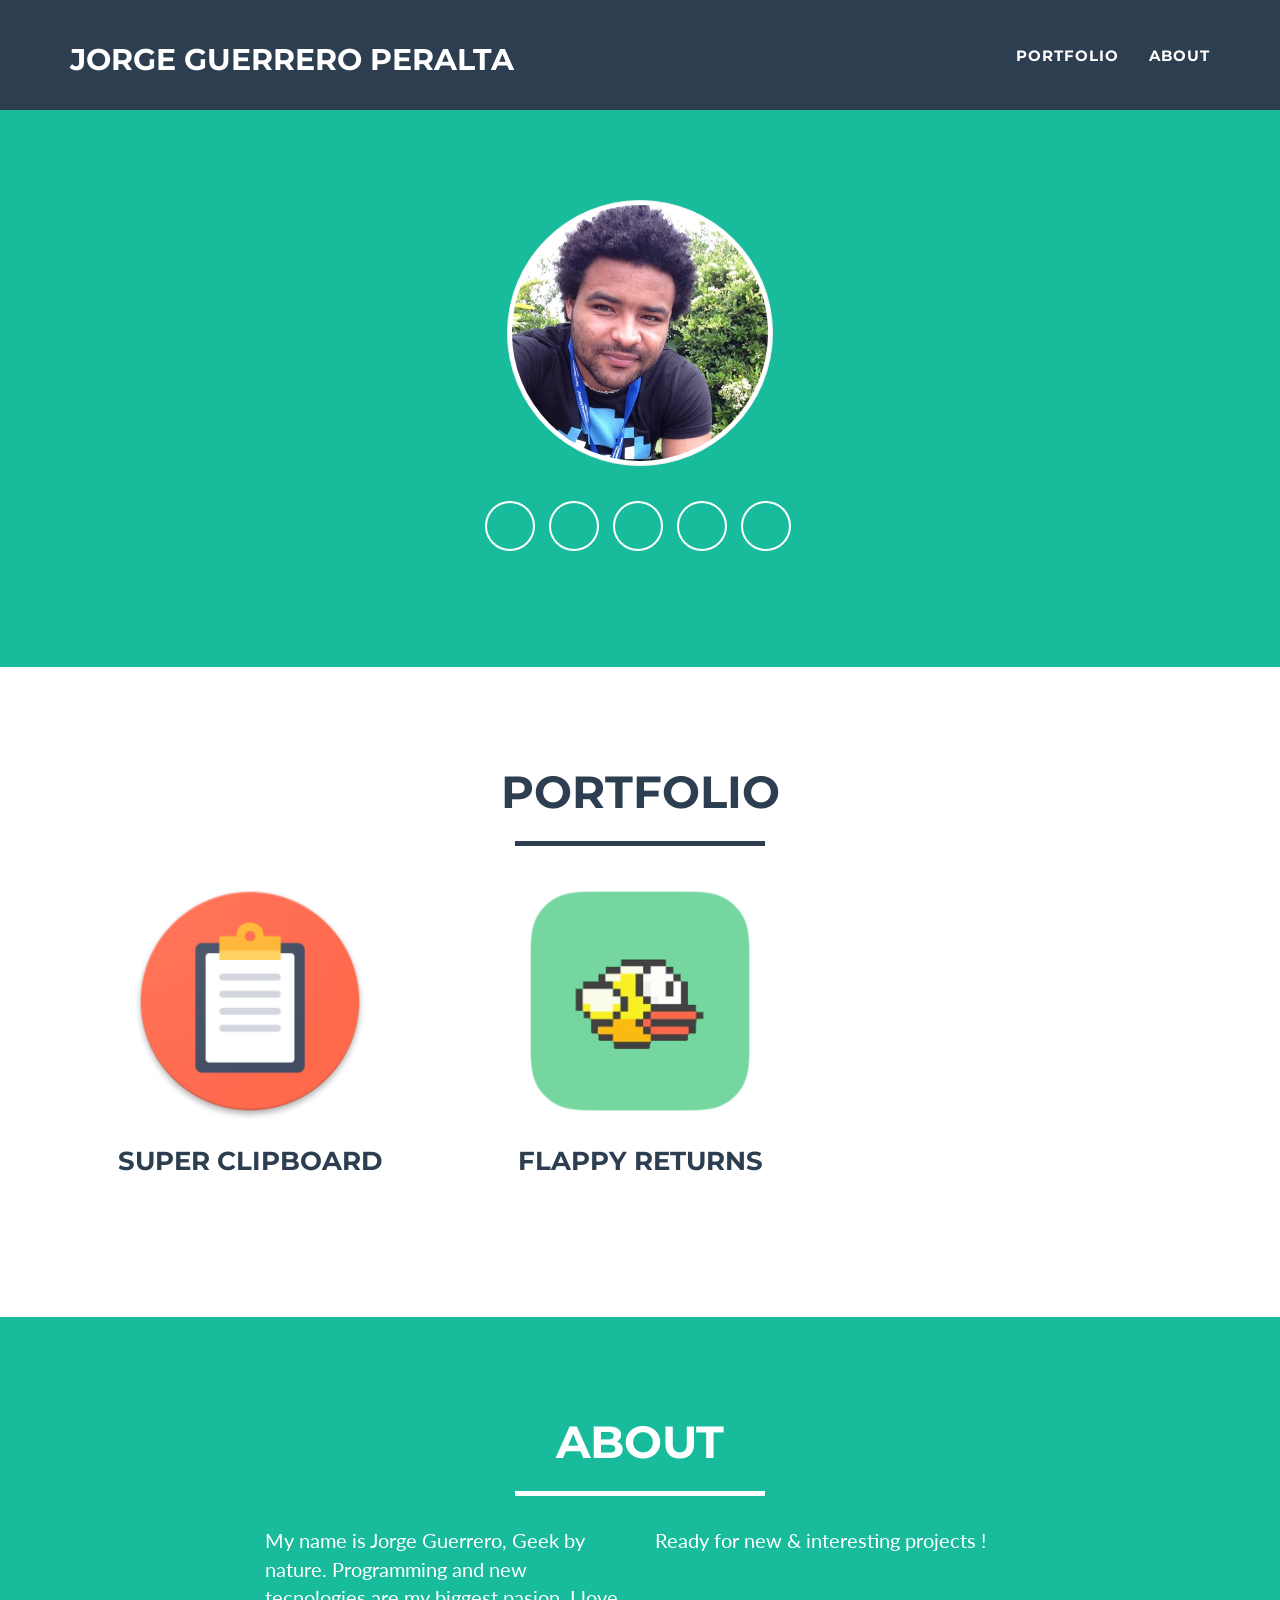
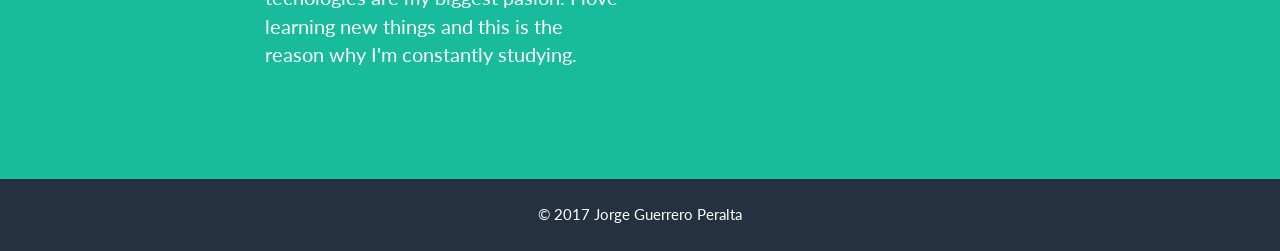
==== index.html @ 619d0a0a "Deploy" ====
<!DOCTYPE html>
<html lang="en">
  <head>
    <meta charset="utf-8">
    <meta http-equiv="X-UA-Compatible" content="IE=edge">
    <meta name="viewport" content="width=device-width, initial-scale=1">
    <meta name="description" content="Portafolio Jorge Guerrero Peralta">
    <meta name="author" content="Jorge Guerrero Peralta">
    <link rel="icon" href="https://jguerrerope.github.io/favicon.ico">
    <title>Portafolio Jorge Guerrero Peralta
    </title>
    <!-- Bootstrap core CSS-->
    <link href="https://jguerrerope.github.io/css/bootstrap.min.css" rel="stylesheet">
    <!-- Custom CSS-->
    <link href="https://jguerrerope.github.io/css/freelancer.css" rel="stylesheet">
    <!-- Custom Fonts -->
    <link href="https://jguerrerope.github.io/font-awesome/css/font-awesome.min.css" rel="stylesheet">
    <link href="http://fonts.googleapis.com/css?family=Montserrat:400,700" rel="stylesheet">
    <link href="http://fonts.googleapis.com/css?family=Lato:400,700,400italic,700italic" rel="stylesheet">
    <!-- HTML5 Shim and Respond.js IE8 support of HTML5 elements and media queries-->
    <!-- WARNING: Respond.js doesn't work if you view the page via file:// --><!--[if lt IE 9]>
    <script src="https://oss.maxcdn.com/libs/html5shiv/3.7.0/html5shiv.js"></script>
    <script src="https://oss.maxcdn.com/libs/respond.js/1.4.2/respond.min.js"></script>
    <![endif]-->
  </head>
  <body id="page-top" class="index">
    <!-- Navigation-->
    <nav class="navbar navbar-default navbar-fixed-top">
      <div class="container">
        <div class="navbar-header page-scroll">
          <button type="button" data-toggle="collapse" data-target="#portafolio-navbar-collapse" class="navbar-toggle"><span class="sr-only">Toggle navigation</span><span class="icon-bar"></span><span class="icon-bar"></span><span class="icon-bar"></span></button><a href="#page-top" class="navbar-brand">Jorge Guerrero Peralta</a>
        </div>
        <div id="portafolio-navbar-collapse" class="collapse navbar-collapse">
          <ul class="nav navbar-nav navbar-right">
            <li class="page-scroll"><a href="#portfolio">Portfolio</a></li>
            <li class="page-scroll"><a href="#about">About</a></li>
          </ul>
        </div>
      </div>
    </nav>
    <!-- Content-->
    <header>
      <div class="container">
        <div class="row">
          <div class="col-lg-12"><img src="img/profile.png" alt="" class="img-responsive img-thumbnail img-circle"></div>
        </div>
        <div class="row social">
          <ul class="list-inline">
            <li><a href="https://plus.google.com/+Jorgeguerreroperalta" target="_blank" class="btn-social btn-outline"><i class="fa fa-fw fa-google-plus"></i></a></li>
            <li><a href="https://twitter.com/jguerrerope" target="_blank" class="btn-social btn-outline"><i class="fa fa-fw fa-twitter"></i></a></li>
            <li><a href="https://es.linkedin.com/in/jguerrerope" target="_blank" class="btn-social btn-outline"><i class="fa fa-fw fa-linkedin"></i></a></li>
            <li><a href="https://github.com/jguerrerope" target="_blank" class="btn-social btn-outline"><i class="fa fa-fw fa-github"></i></a></li>
            <li><a href="https://play.google.com/store/apps/developer?id=jguerreropedev" target="_blank" class="btn-social btn-outline"><i class="fa fa-fw fa-android"></i></a></li>
          </ul>
        </div>
      </div>
    </header>
    <section id="portfolio">
      <div class="container">
        <div class="row">
          <div class="col-lg-12 text-center">
            <h2>Portfolio</h2>
            <hr class="star-primary">
          </div>
        </div>
        <div class="row">
              <!--preview-->
              <div class="col-sm-4 portfolio-item"><a href="#superclipboardModal" data-toggle="modal" class="portfolio-link">
                  <div class="caption">
                    <div class="caption-content"><i class="fa fa-search-plus fa-3x"></i></div>
                  </div><img src="img/portfolio/superclipboard.png" alt="" class="img-responsive"></a>
                <h3>Super clipboard</h3>
              </div>
              <!--preview-->
              <div class="col-sm-4 portfolio-item"><a href="#flappyReturnsModal" data-toggle="modal" class="portfolio-link">
                  <div class="caption">
                    <div class="caption-content"><i class="fa fa-search-plus fa-3x"></i></div>
                  </div><img src="img/portfolio/flappyBird.png" alt="" class="img-responsive"></a>
                <h3>Flappy Returns</h3>
              </div>
        </div>
      </div>
    </section>
    <section id="about" class="success">
      <div class="container">
        <div class="row">
          <div class="col-lg-12 text-center">
            <h2>	About</h2>
            <hr class="star-light">
          </div>
        </div>
        <div class="row">
          <div class="col-lg-4 col-lg-offset-2">
            <p>
               
              My name is Jorge Guerrero, Geek by nature.  
              Programming and new tecnologies are my biggest pasion.
              I love learning new things and this is the reason why I'm constantly studying.
            </p>
          </div>
          <div class="col-lg-4">
            <p>
               
              Ready for new & interesting projects !
            </p>
          </div>
        </div>
      </div>
    </section>
    <!-- apps body				-->
        <!--descripion -->
        <div id="superclipboardModal" aria-labelledby="superclipboardModal" tabindex="-1" role="dialog" aria-hidden="true" class="portfolio-modal modal fade">
          <div class="modal-content">
            <div data-dismiss="modal" class="close-modal">
              <div class="lr">
                <div class="rl"></div>
              </div>
            </div>
            <div class="modal-body"> 
              <div class="container-fluid">
                <div class="row"> 
                  <div class="col-lg-8 col-lg-offset-2"> 
                    <h2>Super clipboard</h2>
                    <hr class="star-primary"><img src="img/portfolio/superclipboard.png" alt="" class="img-responsive img-centered">
                    <p>SuperCliboard is a simple and a powerful application to manage your clipboard.</p>
                    <ul class="list-inline item-details">
                      <li> <strong>Play Store :&nbsp;&nbsp;&nbsp;</strong><a href="https://play.google.com/store/apps/details?id=com.jguererope.superclipboard" target="_blank"><i class="fa fa-android"></i></a></li>
                    </ul>
                    <button type="button" data-dismiss="modal" class="btn btn-default"><i class="fa fa-times"></i></button>
                  </div>
                </div>
              </div>
            </div>
          </div>
        </div>
        <!--descripion -->
        <div id="flappyReturnsModal" aria-labelledby="flappyReturnsModal" tabindex="-1" role="dialog" aria-hidden="true" class="portfolio-modal modal fade">
          <div class="modal-content">
            <div data-dismiss="modal" class="close-modal">
              <div class="lr">
                <div class="rl"></div>
              </div>
            </div>
            <div class="modal-body"> 
              <div class="container-fluid">
                <div class="row"> 
                  <div class="col-lg-8 col-lg-offset-2"> 
                    <h2>Flappy Returns</h2>
                    <hr class="star-primary"><img src="img/portfolio/flappyBird.png" alt="" class="img-responsive img-centered">
                    <p>El divertido juego de Flappy vuelve !! </p>
                    <ul class="list-inline item-details">
                      <li> <strong>Download APK:&nbsp;&nbsp;&nbsp;</strong><a href="https://jguerrerope.github.io/apps/flappyreturns.apk" target="_blank"><i class="fa fa-download"></i></a></li>
                    </ul>
                    <button type="button" data-dismiss="modal" class="btn btn-default"><i class="fa fa-times"></i></button>
                  </div>
                </div>
              </div>
            </div>
          </div>
        </div>
    <!--Scroll to Top Button (Only visible on small and extra-small screen sizes) -->
    <div class="scroll-top page-scroll visible-xs visble-sm"><a href="#page-top" class="btn btn-primary"><i class="fa fa-chevhref"></i></a></div>
    <!-- Footer-->
    <footer class="footer text-center">
      <div class="footer-below">
        <div class="container">
          <div class="row">
            <div class="col-lg-12">&copy; 2017 Jorge Guerrero Peralta</div>
          </div>
        </div>
      </div>
    </footer>
    <!-- jQuery Version 1.11.0-->
    <script src="https://jguerrerope.github.io/js/jquery.js"></script>
    <!-- Bootstrap Core JavaScript-->
    <script src="https://jguerrerope.github.io/js/bootstrap.min.js"></script>
    <!-- Plugin JavaScript-->
    <script src="https://jguerrerope.github.io/js/jquery.easing.min.js"></script>
    <script src="https://jguerrerope.github.io/js/classie.js"></script>
    <script src="https://jguerrerope.github.io/js/cbpAnimatedHeader.js"></script>
    <!-- Custom Theme JavaScript-->
    <script src="https://jguerrerope.github.io/js/freelancer.js"></script>
  </body>
</html>
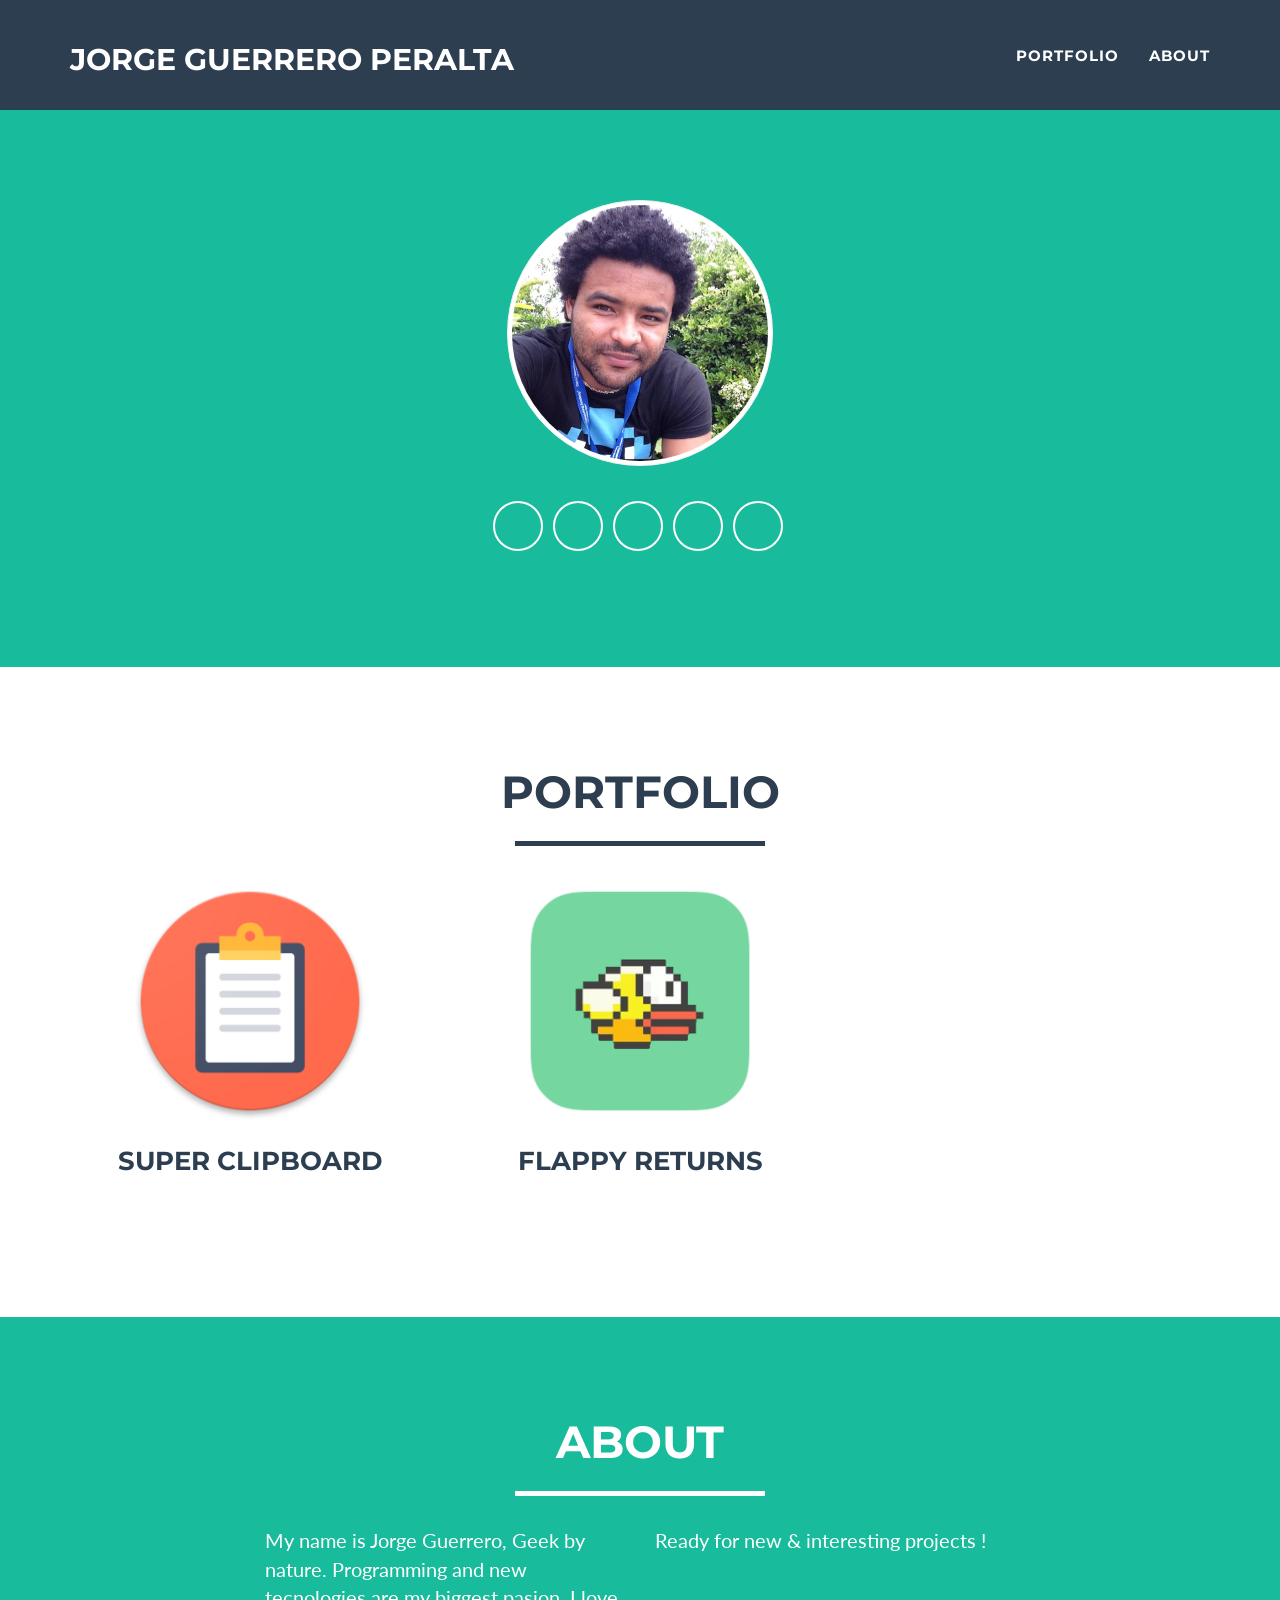
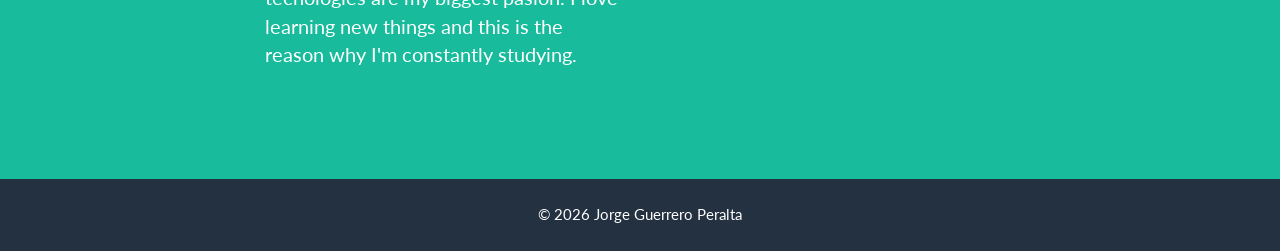
==== commit 7257b0df: "Update portfolio" ====
--- a/index.html
+++ b/index.html
@@ -1,184 +1,6 @@
-<!DOCTYPE html>
-<html lang="en">
-  <head>
-    <meta charset="utf-8">
-    <meta http-equiv="X-UA-Compatible" content="IE=edge">
-    <meta name="viewport" content="width=device-width, initial-scale=1">
-    <meta name="description" content="Portafolio Jorge Guerrero Peralta">
-    <meta name="author" content="Jorge Guerrero Peralta">
-    <link rel="icon" href="https://jguerrerope.github.io/favicon.ico">
-    <title>Portafolio Jorge Guerrero Peralta
-    </title>
-    <!-- Bootstrap core CSS-->
-    <link href="https://jguerrerope.github.io/css/bootstrap.min.css" rel="stylesheet">
-    <!-- Custom CSS-->
-    <link href="https://jguerrerope.github.io/css/freelancer.css" rel="stylesheet">
-    <!-- Custom Fonts -->
-    <link href="https://jguerrerope.github.io/font-awesome/css/font-awesome.min.css" rel="stylesheet">
-    <link href="http://fonts.googleapis.com/css?family=Montserrat:400,700" rel="stylesheet">
-    <link href="http://fonts.googleapis.com/css?family=Lato:400,700,400italic,700italic" rel="stylesheet">
-    <!-- HTML5 Shim and Respond.js IE8 support of HTML5 elements and media queries-->
-    <!-- WARNING: Respond.js doesn't work if you view the page via file:// --><!--[if lt IE 9]>
-    <script src="https://oss.maxcdn.com/libs/html5shiv/3.7.0/html5shiv.js"></script>
-    <script src="https://oss.maxcdn.com/libs/respond.js/1.4.2/respond.min.js"></script>
-    <![endif]-->
-  </head>
-  <body id="page-top" class="index">
-    <!-- Navigation-->
-    <nav class="navbar navbar-default navbar-fixed-top">
-      <div class="container">
-        <div class="navbar-header page-scroll">
-          <button type="button" data-toggle="collapse" data-target="#portafolio-navbar-collapse" class="navbar-toggle"><span class="sr-only">Toggle navigation</span><span class="icon-bar"></span><span class="icon-bar"></span><span class="icon-bar"></span></button><a href="#page-top" class="navbar-brand">Jorge Guerrero Peralta</a>
-        </div>
-        <div id="portafolio-navbar-collapse" class="collapse navbar-collapse">
-          <ul class="nav navbar-nav navbar-right">
-            <li class="page-scroll"><a href="#portfolio">Portfolio</a></li>
-            <li class="page-scroll"><a href="#about">About</a></li>
-          </ul>
-        </div>
-      </div>
-    </nav>
-    <!-- Content-->
-    <header>
-      <div class="container">
-        <div class="row">
-          <div class="col-lg-12"><img src="img/profile.png" alt="" class="img-responsive img-thumbnail img-circle"></div>
-        </div>
-        <div class="row social">
-          <ul class="list-inline">
-            <li><a href="https://plus.google.com/+Jorgeguerreroperalta" target="_blank" class="btn-social btn-outline"><i class="fa fa-fw fa-google-plus"></i></a></li>
-            <li><a href="https://twitter.com/jguerrerope" target="_blank" class="btn-social btn-outline"><i class="fa fa-fw fa-twitter"></i></a></li>
-            <li><a href="https://es.linkedin.com/in/jguerrerope" target="_blank" class="btn-social btn-outline"><i class="fa fa-fw fa-linkedin"></i></a></li>
-            <li><a href="https://github.com/jguerrerope" target="_blank" class="btn-social btn-outline"><i class="fa fa-fw fa-github"></i></a></li>
-            <li><a href="https://play.google.com/store/apps/developer?id=jguerreropedev" target="_blank" class="btn-social btn-outline"><i class="fa fa-fw fa-android"></i></a></li>
-          </ul>
-        </div>
-      </div>
-    </header>
-    <section id="portfolio">
-      <div class="container">
-        <div class="row">
-          <div class="col-lg-12 text-center">
-            <h2>Portfolio</h2>
-            <hr class="star-primary">
-          </div>
-        </div>
-        <div class="row">
-              <!--preview-->
-              <div class="col-sm-4 portfolio-item"><a href="#superclipboardModal" data-toggle="modal" class="portfolio-link">
-                  <div class="caption">
-                    <div class="caption-content"><i class="fa fa-search-plus fa-3x"></i></div>
-                  </div><img src="img/portfolio/superclipboard.png" alt="" class="img-responsive"></a>
-                <h3>Super clipboard</h3>
-              </div>
-              <!--preview-->
-              <div class="col-sm-4 portfolio-item"><a href="#flappyReturnsModal" data-toggle="modal" class="portfolio-link">
-                  <div class="caption">
-                    <div class="caption-content"><i class="fa fa-search-plus fa-3x"></i></div>
-                  </div><img src="img/portfolio/flappyBird.png" alt="" class="img-responsive"></a>
-                <h3>Flappy Returns</h3>
-              </div>
-        </div>
-      </div>
-    </section>
-    <section id="about" class="success">
-      <div class="container">
-        <div class="row">
-          <div class="col-lg-12 text-center">
-            <h2>	About</h2>
-            <hr class="star-light">
-          </div>
-        </div>
-        <div class="row">
-          <div class="col-lg-4 col-lg-offset-2">
-            <p>
-               
-              My name is Jorge Guerrero, Geek by nature.  
-              Programming and new tecnologies are my biggest pasion.
-              I love learning new things and this is the reason why I'm constantly studying.
-            </p>
-          </div>
-          <div class="col-lg-4">
-            <p>
-               
-              Ready for new & interesting projects !
-            </p>
-          </div>
-        </div>
-      </div>
-    </section>
-    <!-- apps body				-->
-        <!--descripion -->
-        <div id="superclipboardModal" aria-labelledby="superclipboardModal" tabindex="-1" role="dialog" aria-hidden="true" class="portfolio-modal modal fade">
-          <div class="modal-content">
-            <div data-dismiss="modal" class="close-modal">
-              <div class="lr">
-                <div class="rl"></div>
-              </div>
-            </div>
-            <div class="modal-body"> 
-              <div class="container-fluid">
-                <div class="row"> 
-                  <div class="col-lg-8 col-lg-offset-2"> 
-                    <h2>Super clipboard</h2>
-                    <hr class="star-primary"><img src="img/portfolio/superclipboard.png" alt="" class="img-responsive img-centered">
-                    <p>SuperCliboard is a simple and a powerful application to manage your clipboard.</p>
-                    <ul class="list-inline item-details">
-                      <li> <strong>Play Store :&nbsp;&nbsp;&nbsp;</strong><a href="https://play.google.com/store/apps/details?id=com.jguererope.superclipboard" target="_blank"><i class="fa fa-android"></i></a></li>
-                    </ul>
-                    <button type="button" data-dismiss="modal" class="btn btn-default"><i class="fa fa-times"></i></button>
-                  </div>
-                </div>
-              </div>
-            </div>
-          </div>
-        </div>
-        <!--descripion -->
-        <div id="flappyReturnsModal" aria-labelledby="flappyReturnsModal" tabindex="-1" role="dialog" aria-hidden="true" class="portfolio-modal modal fade">
-          <div class="modal-content">
-            <div data-dismiss="modal" class="close-modal">
-              <div class="lr">
-                <div class="rl"></div>
-              </div>
-            </div>
-            <div class="modal-body"> 
-              <div class="container-fluid">
-                <div class="row"> 
-                  <div class="col-lg-8 col-lg-offset-2"> 
-                    <h2>Flappy Returns</h2>
-                    <hr class="star-primary"><img src="img/portfolio/flappyBird.png" alt="" class="img-responsive img-centered">
-                    <p>El divertido juego de Flappy vuelve !! </p>
-                    <ul class="list-inline item-details">
-                      <li> <strong>Download APK:&nbsp;&nbsp;&nbsp;</strong><a href="https://jguerrerope.github.io/apps/flappyreturns.apk" target="_blank"><i class="fa fa-download"></i></a></li>
-                    </ul>
-                    <button type="button" data-dismiss="modal" class="btn btn-default"><i class="fa fa-times"></i></button>
-                  </div>
-                </div>
-              </div>
-            </div>
-          </div>
-        </div>
-    <!--Scroll to Top Button (Only visible on small and extra-small screen sizes) -->
-    <div class="scroll-top page-scroll visible-xs visble-sm"><a href="#page-top" class="btn btn-primary"><i class="fa fa-chevhref"></i></a></div>
-    <!-- Footer-->
-    <footer class="footer text-center">
-      <div class="footer-below">
-        <div class="container">
-          <div class="row">
-            <div class="col-lg-12">&copy; 2017 Jorge Guerrero Peralta</div>
-          </div>
-        </div>
-      </div>
-    </footer>
-    <!-- jQuery Version 1.11.0-->
-    <script src="https://jguerrerope.github.io/js/jquery.js"></script>
-    <!-- Bootstrap Core JavaScript-->
-    <script src="https://jguerrerope.github.io/js/bootstrap.min.js"></script>
-    <!-- Plugin JavaScript-->
-    <script src="https://jguerrerope.github.io/js/jquery.easing.min.js"></script>
-    <script src="https://jguerrerope.github.io/js/classie.js"></script>
-    <script src="https://jguerrerope.github.io/js/cbpAnimatedHeader.js"></script>
-    <!-- Custom Theme JavaScript-->
-    <script src="https://jguerrerope.github.io/js/freelancer.js"></script>
-  </body>
-</html>+<!DOCTYPE html><html lang="en"><head><meta charset="utf-8"><meta http-equiv="X-UA-Compatible" content="IE=edge"><meta name="viewport" content="width=device-width, initial-scale=1"><meta name="description" content="Portafolio Jorge Guerrero Peralta"><meta name="author" content="Jorge Guerrero Peralta"><link rel="icon" href="/favicon.ico"><title>Portafolio Jorge Guerrero Peralta</title><!-- Bootstrap core CSS--><link href="/css/bootstrap.min.css" rel="stylesheet"><!-- Custom CSS--><link href="/css/freelancer.css" rel="stylesheet"><!-- Custom Fonts--><link href="/font-awesome/css/font-awesome.min.css" rel="stylesheet"><link href="https://fonts.googleapis.com/css?family=Montserrat:400,700" rel="stylesheet"><link href="https://fonts.googleapis.com/css?family=Lato:400,700,400italic,700italic" rel="stylesheet"><!-- HTML5 Shim and Respond.js IE8 support of HTML5 elements and media queries--><!-- WARNING: Respond.js doesn't work if you view the page via file://--><!--[if lt IE 9]>
+<script src="https://oss.maxcdn.com/libs/html5shiv/3.7.0/html5shiv.js"></script>
+<script src="https://oss.maxcdn.com/libs/respond.js/1.4.2/respond.min.js"></script>
+<![endif]--></head><body class="index" id="page-top"><!-- Navigation--><nav class="navbar navbar-default navbar-fixed-top"><div class="container"><div class="navbar-header page-scroll"><button class="navbar-toggle" type="button" data-toggle="collapse" data-target="#portafolio-navbar-collapse"><span class="sr-only">Toggle navigation</span><span class="icon-bar"></span><span class="icon-bar"></span><span class="icon-bar"></span></button><a class="navbar-brand" href="#page-top">Jorge Guerrero Peralta</a></div><div class="collapse navbar-collapse" id="portafolio-navbar-collapse"><ul class="nav navbar-nav navbar-right"><li class="page-scroll"><a href="#portfolio">Portfolio</a></li><li class="page-scroll"><a href="#about">About</a></li></ul></div></div></nav><!-- Content--><header><div class="container"><div class="row"><div class="col-lg-12"><img class="img-responsive img-thumbnail img-circle" src="img/profile.png" alt=""></div></div><div class="row social"><ul class="list-inline"><li><a class="btn-social btn-outline" href="https://plus.google.com/+Jorgeguerreroperalta" target="_blank"><i class="fa fa-fw fa-google-plus"></i></a></li><li><a class="btn-social btn-outline" href="https://twitter.com/jguerrerope" target="_blank"><i class="fa fa-fw fa-twitter"></i></a></li><li><a class="btn-social btn-outline" href="https://es.linkedin.com/in/jguerrerope" target="_blank"><i class="fa fa-fw fa-linkedin"></i></a></li><li><a class="btn-social btn-outline" href="https://github.com/jguerrerope" target="_blank"><i class="fa fa-fw fa-github"></i></a></li><li><a class="btn-social btn-outline" href="https://play.google.com/store/apps/developer?id=jguerreropedev" target="_blank"><i class="fa fa-fw fa-android"></i></a></li></ul></div></div></header><section id="portfolio"><div class="container"><div class="row"><div class="col-lg-12 text-center"><h2>Portfolio</h2><hr class="star-primary"></div></div><div class="row"><!--preview--><div class="col-sm-4 portfolio-item"><a class="portfolio-link" href="#superclipboardModal" data-toggle="modal"><div class="caption"><div class="caption-content"><i class="fa fa-search-plus fa-3x"></i></div></div><img class="img-responsive" src="img/portfolio/superclipboard.png" alt=""></a><h3>Super clipboard</h3></div><!--preview--><div class="col-sm-4 portfolio-item"><a class="portfolio-link" href="#flappyReturnsModal" data-toggle="modal"><div class="caption"><div class="caption-content"><i class="fa fa-search-plus fa-3x"></i></div></div><img class="img-responsive" src="img/portfolio/flappyBird.png" alt=""></a><h3>Flappy Returns</h3></div></div></div></section><section class="success" id="about"><div class="container"><div class="row"><div class="col-lg-12 text-center"><h2>	About</h2><hr class="star-light"></div></div><div class="row"><div class="col-lg-4 col-lg-offset-2"><p>My name is Jorge Guerrero, Geek by nature.
+Programming and new tecnologies are my biggest pasion.
+I love learning new things and this is the reason why I'm constantly studying.</p></div><div class="col-lg-4"><p>Ready for new & interesting projects !</p></div></div></div></section><!-- apps body--><!--descripion--><div class="portfolio-modal modal fade" id="superclipboardModal" aria-labelledby="superclipboardModal" tabindex="-1" role="dialog" aria-hidden="true"><div class="modal-content"><div class="close-modal" data-dismiss="modal"><div class="lr"><div class="rl"></div></div></div><div class="modal-body"><div class="container-fluid"><div class="row"><div class="col-lg-8 col-lg-offset-2"><h2>Super clipboard</h2><hr class="star-primary"><img class="img-responsive img-centered" src="img/portfolio/superclipboard.png" alt=""><p>SuperCliboard is a simple and a powerful application to manage your clipboard.</p><ul class="list-inline item-details"><li><strong>Play Store :&nbsp;&nbsp;&nbsp;</strong><a href="https://play.google.com/store/apps/details?id=com.jguererope.superclipboard" target="_blank"><i class="fa fa-android"></i></a></li></ul><button class="btn btn-default" type="button" data-dismiss="modal"><i class="fa fa-times"></i></button></div></div></div></div></div></div><!--descripion--><div class="portfolio-modal modal fade" id="flappyReturnsModal" aria-labelledby="flappyReturnsModal" tabindex="-1" role="dialog" aria-hidden="true"><div class="modal-content"><div class="close-modal" data-dismiss="modal"><div class="lr"><div class="rl"></div></div></div><div class="modal-body"><div class="container-fluid"><div class="row"><div class="col-lg-8 col-lg-offset-2"><h2>Flappy Returns</h2><hr class="star-primary"><img class="img-responsive img-centered" src="img/portfolio/flappyBird.png" alt=""><p>El divertido juego de Flappy vuelve !! </p><ul class="list-inline item-details"><li><strong>Download APK:&nbsp;&nbsp;&nbsp;</strong><a href="/apps/flappyreturns.apk" target="_blank"><i class="fa fa-download"></i></a></li></ul><button class="btn btn-default" type="button" data-dismiss="modal"><i class="fa fa-times"></i></button></div></div></div></div></div></div><!--Scroll to Top Button (Only visible on small and extra-small screen sizes)--><div class="scroll-top page-scroll visible-xs visble-sm"><a class="btn btn-primary" href="#page-top"><i class="fa fa-chevhref"></i></a></div><!-- Footer--><footer class="footer text-center"><div class="footer-below"><div class="container"><div class="row"><div class="col-lg-12">&copy; 2026 Jorge Guerrero Peralta</div></div></div></div></footer><!-- jQuery Version 1.11.0--><script src="/js/jquery.js"></script><!-- Bootstrap Core JavaScript--><script src="/js/bootstrap.min.js"></script><!-- Plugin JavaScript--><script src="/js/jquery.easing.min.js"></script><script src="/js/classie.js"></script><script src="/js/cbpAnimatedHeader.js"></script><!-- Custom Theme JavaScript--><script src="/js/freelancer.js"></script></body></html>
--- a/css/freelancer.css
+++ b/css/freelancer.css
@@ -0,0 +1,574 @@
+/*!
+ * Start Bootstrap - Freelancer Bootstrap Theme (http://startbootstrap.com)
+ * Code licensed under the Apache License v2.0.
+ * For details, see http://www.apache.org/licenses/LICENSE-2.0.
+ */
+
+body {
+    overflow-x: hidden;
+}
+
+p {
+    font-size: 20px;
+}
+
+p.small {
+    font-size: 16px;
+}
+
+a,
+a:hover,
+a:focus,
+a:active,
+a.active {
+    outline: 0;
+    color: #18bc9c;
+}
+
+h1,
+h2,
+h3,
+h4,
+h5,
+h6 {
+    text-transform: uppercase;
+    font-family: Montserrat,"Helvetica Neue",Helvetica,Arial,sans-serif;
+    font-weight: 700;
+}
+
+hr.star-light,
+hr.star-primary {
+    margin: 25px auto 30px;
+    padding: 0;
+    max-width: 250px;
+    border: 0;
+    border-top: solid 5px;
+    text-align: center;
+}
+
+hr.star-light:after,
+hr.star-primary:after {
+    content: "\f005";
+    display: inline-block;
+    position: relative;
+    top: -.8em;
+    padding: 0 .25em;
+    font-family: FontAwesome;
+    font-size: 2em;
+}
+
+hr.star-light {
+    border-color: #fff;
+}
+
+hr.star-light:after {
+    color: #fff;
+    background-color: #18bc9c;
+}
+
+hr.star-primary {
+    border-color: #2c3e50;
+}
+
+hr.star-primary:after {
+    color: #2c3e50;
+    background-color: #fff;
+}
+
+.img-centered {
+    margin: 0 auto;
+}
+
+header {
+    text-align: center;
+    color: #fff;
+    background: #18bc9c;
+}
+
+header .container {
+    padding-top: 100px;
+    padding-bottom: 50px;
+}
+
+header img {
+    display: block;
+    margin: 0 auto 20px;
+}
+
+header .intro-text .name {
+    display: block;
+    text-transform: uppercase;
+    font-family: Montserrat,"Helvetica Neue",Helvetica,Arial,sans-serif;
+    font-size: 2em;
+    font-weight: 700;
+}
+
+header .intro-text .skills {
+    font-size: 1.25em;
+    font-weight: 300;
+}
+
+@media(min-width:768px) {
+    header .container {
+        padding-top: 200px;
+        padding-bottom: 100px;
+    }
+
+    header .intro-text .name {
+        font-size: 4.75em;
+    }
+
+    header .intro-text .skills {
+        font-size: 1.75em;
+    }
+}
+
+
+@media(max-width: 600px) {
+    .navbar-brand img{
+        display:none !important;
+    }
+
+    .navbar-brand {
+        font-size: 1.0em;
+    }
+}
+
+@media(min-width:768px) {
+    .navbar-fixed-top {
+        padding: 25px 0;
+        -webkit-transition: padding .3s;
+        -moz-transition: padding .3s;
+        transition: padding .3s;
+    }
+
+    .navbar-fixed-top .navbar-brand {
+        font-size: 2em;
+        -webkit-transition: all .3s;
+        -moz-transition: all .3s;
+        transition: all .3s;
+    }
+
+   
+
+    .navbar-brand-blog {
+        margin-top: -10px
+    }
+    .navbar-brand-blog img{
+        width: 65px;
+    }
+
+    .navbar-fixed-top.navbar-shrink {
+        padding: 10px 0;
+    }
+
+    .navbar-fixed-top.navbar-shrink .navbar-brand {
+        font-size: 1.5em;
+    }
+}
+
+.navbar-brand-blog img{
+    display: inline-block;
+    max-width: 10%;
+    height: auto;
+}
+
+.navbar {
+    text-transform: uppercase;
+    font-family: Montserrat,"Helvetica Neue",Helvetica,Arial,sans-serif;
+    font-weight: 700;
+}
+
+.navbar a:focus {
+    outline: 0;
+}
+
+.navbar .navbar-nav {
+    letter-spacing: 1px;
+}
+
+.navbar .navbar-nav li a:focus {
+    outline: 0;
+}
+
+.navbar-default,
+.navbar-inverse {
+    border: 0;
+}
+
+section {
+    padding: 100px 0;
+}
+
+
+
+section h2 {
+    margin: 0;
+    font-size: 3em;
+}
+
+section.success {
+    color: #fff;
+    background: #18bc9c;
+}
+
+section.success a,
+section.success a:hover,
+section.success a:focus,
+section.success a:active,
+section.success a.active {
+    outline: 0;
+    color: #2c3e50;
+}
+
+@media(max-width:767px) {
+    section {
+        padding: 75px 0;
+    }
+
+  
+
+    section.first {
+        padding-top: 75px;
+    }
+}
+
+#portfolio .portfolio-item {
+    right: 0;
+    margin: 0 0 15px;
+    text-align: center;
+}
+
+#portfolio .portfolio-item .portfolio-link {
+    display: block;
+    position: relative;
+    margin: 0 auto;
+    max-width: 250px;
+}
+
+#portfolio .portfolio-item .portfolio-link .caption {
+    position: absolute;
+    width: 100%;
+    height: 100%;
+    opacity: 0;
+    background: rgba(24,188,156,.9);
+    -webkit-transition: all ease .5s;
+    -moz-transition: all ease .5s;
+    transition: all ease .5s;
+}
+
+#portfolio .portfolio-item .portfolio-link .caption:hover {
+    opacity: 1;
+}
+
+#portfolio .portfolio-item .portfolio-link .caption .caption-content {
+    position: absolute;
+    top: 50%;
+    width: 100%;
+    height: 20px;
+    margin-top: -12px;
+    text-align: center;
+    font-size: 20px;
+    color: #fff;
+}
+
+#portfolio .portfolio-item .portfolio-link .caption .caption-content i {
+    margin-top: -12px;
+}
+
+#portfolio .portfolio-item .portfolio-link .caption .caption-content h3,
+#portfolio .portfolio-item .portfolio-link .caption .caption-content h4 {
+    margin: 0;
+}
+
+#portfolio * {
+    z-index: 2;
+}
+
+@media(min-width:767px) {
+    #portfolio .portfolio-item {
+        margin: 0 0 30px;
+    }
+}
+
+.btn-outline {
+    margin-top: 15px;
+    border: solid 2px #fff;
+    font-size: 20px;
+    color: #fff;
+    background: 0 0;
+    transition: all .3s ease-in-out;
+}
+
+.btn-outline:hover,
+.btn-outline:focus,
+.btn-outline:active,
+.btn-outline.active {
+    border: solid 2px #fff;
+    color: #18bc9c;
+    background: #fff;
+}
+
+.floating-label-form-group {
+    position: relative;
+    margin-bottom: 0;
+    padding-bottom: .5em;
+    border-bottom: 1px solid #eee;
+}
+
+.floating-label-form-group input,
+.floating-label-form-group textarea {
+    z-index: 1;
+    position: relative;
+    padding-right: 0;
+    padding-left: 0;
+    border: 0;
+    border-radius: 0;
+    font-size: 1.5em;
+    background: 0 0;
+    box-shadow: none!important;
+    resize: none;
+}
+
+.floating-label-form-group label {
+    display: block;
+    z-index: 0;
+    position: relative;
+    top: 2em;
+    margin: 0;
+    font-size: .85em;
+    line-height: 1.764705882em;
+    vertical-align: middle;
+    vertical-align: baseline;
+    opacity: 0;
+    -webkit-transition: top .3s ease,opacity .3s ease;
+    -moz-transition: top .3s ease,opacity .3s ease;
+    -ms-transition: top .3s ease,opacity .3s ease;
+    transition: top .3s ease,opacity .3s ease;
+}
+
+.floating-label-form-group::not(:first-child) {
+    padding-left: 14px;
+    border-left: 1px solid #eee;
+}
+
+.floating-label-form-group-with-value label {
+    top: 0;
+    opacity: 1;
+}
+
+.floating-label-form-group-with-focus label {
+    color: #18bc9c;
+}
+
+form .row:first-child .floating-label-form-group {
+    border-top: 1px solid #eee;
+}
+
+footer {
+    color: #fff;
+}
+
+footer h3 {
+    margin-bottom: 30px;
+}
+
+footer .footer-above {
+    padding-top: 50px;
+    background-color: #2c3e50;
+}
+
+footer .footer-col {
+    margin-bottom: 50px;
+}
+
+footer .footer-below {
+    padding: 25px 0;
+    background-color: #233140;
+}
+
+.btn-social {
+    display: inline-block;
+    width: 50px;
+    height: 50px;
+    border: 2px solid #fff;
+    border-radius: 100%;
+    text-align: center;
+    font-size: 20px;
+    line-height: 45px;
+}
+
+.btn:focus,
+.btn:active,
+.btn.active {
+    outline: 0;
+}
+
+.scroll-top {
+    z-index: 1049;
+    position: fixed;
+    right: 2%;
+    bottom: 2%;
+    width: 50px;
+    height: 50px;
+}
+
+.scroll-top .btn {
+    width: 50px;
+    height: 50px;
+    border-radius: 100%;
+    font-size: 20px;
+    line-height: 28px;
+}
+
+.scroll-top .btn:focus {
+    outline: 0;
+}
+
+.portfolio-modal .modal-content {
+    padding: 100px 0;
+    min-height: 100%;
+    border: 0;
+    border-radius: 0;
+    text-align: center;
+    background-clip: border-box;
+    -webkit-box-shadow: none;
+    box-shadow: none;
+}
+
+
+.portfolio-modal .modal-content h2 {
+    margin: 0;
+    font-size: 3em;
+}
+
+.portfolio-modal .modal-content img {
+    margin-bottom: 30px;
+     width: 350px;
+}
+
+.portfolio-modal .modal-content .item-details {
+    margin: 30px 0;
+}
+
+.portfolio-modal .close-modal {
+    position: absolute;
+    top: 25px;
+    right: 25px;
+    width: 75px;
+    height: 75px;
+    background-color: transparent;
+    cursor: pointer;
+}
+
+.portfolio-modal .close-modal:hover {
+    opacity: .3;
+}
+
+.portfolio-modal .close-modal .lr {
+    z-index: 1051;
+    width: 1px;
+    height: 75px;
+    margin-left: 35px;
+    background-color: #2c3e50;
+    -webkit-transform: rotate(45deg);
+    -ms-transform: rotate(45deg);
+    transform: rotate(45deg);
+}
+
+.portfolio-modal .close-modal .lr .rl {
+    z-index: 1052;
+    width: 1px;
+    height: 75px;
+    background-color: #2c3e50;
+    -webkit-transform: rotate(90deg);
+    -ms-transform: rotate(90deg);
+    transform: rotate(90deg);
+}
+
+.portfolio-modal .modal-backdrop {
+    display: none;
+    opacity: 0;
+}
+
+@media(min-width:767px) {
+    .archive  {
+        margin: 65px auto 0 8.33333333%;
+        padding: 0 30px;
+        text-align: left;
+    }
+}
+
+
+.archive ol{
+     margin-top: 30px;
+}
+
+.archive ul{
+    margin-top: 10px;
+}
+
+.archive ul li{
+    margin-top: 10px;
+}
+
+
+#article h2{
+    color: #d35c5c; 
+}
+
+#article span{
+    color: #d3500c; 
+}
+
+#article pre code{
+    color: #000; 
+}
+
+
+
+article {
+    margin: 65px auto 0 auto;
+    padding: 10px 30px;
+    text-align: justify
+}
+article a,#archive a {
+    color: #d35c5c;
+}
+article a,#archive a {
+    text-decoration: none;
+    outline: none;
+    -webkit-transition-property: background-color, color;
+    -moz-transition-property: background-color, color;
+    -o-transition-property: background-color, color;
+    transition-property: background-color, color;
+    -webkit-transition-duration: 0.2s;
+    -moz-transition-duration: 0.2s;
+    -o-transition-duration: 0.2s;
+    transition-duration: 0.2s
+}
+
+article a:hover,#archive a:hover {
+    color: #21272d
+}
+article a:active,#archive a:active {
+    outline: none
+}
+
+article time, article time a {
+    color: #a4adb6;
+    text-rendering: optimizeLegibility
+}
+
+@media(max-width: 600px) {
+    #article h2{
+        font-size: 2.0em;
+    }
+
+}
+
+
+
+
+
+
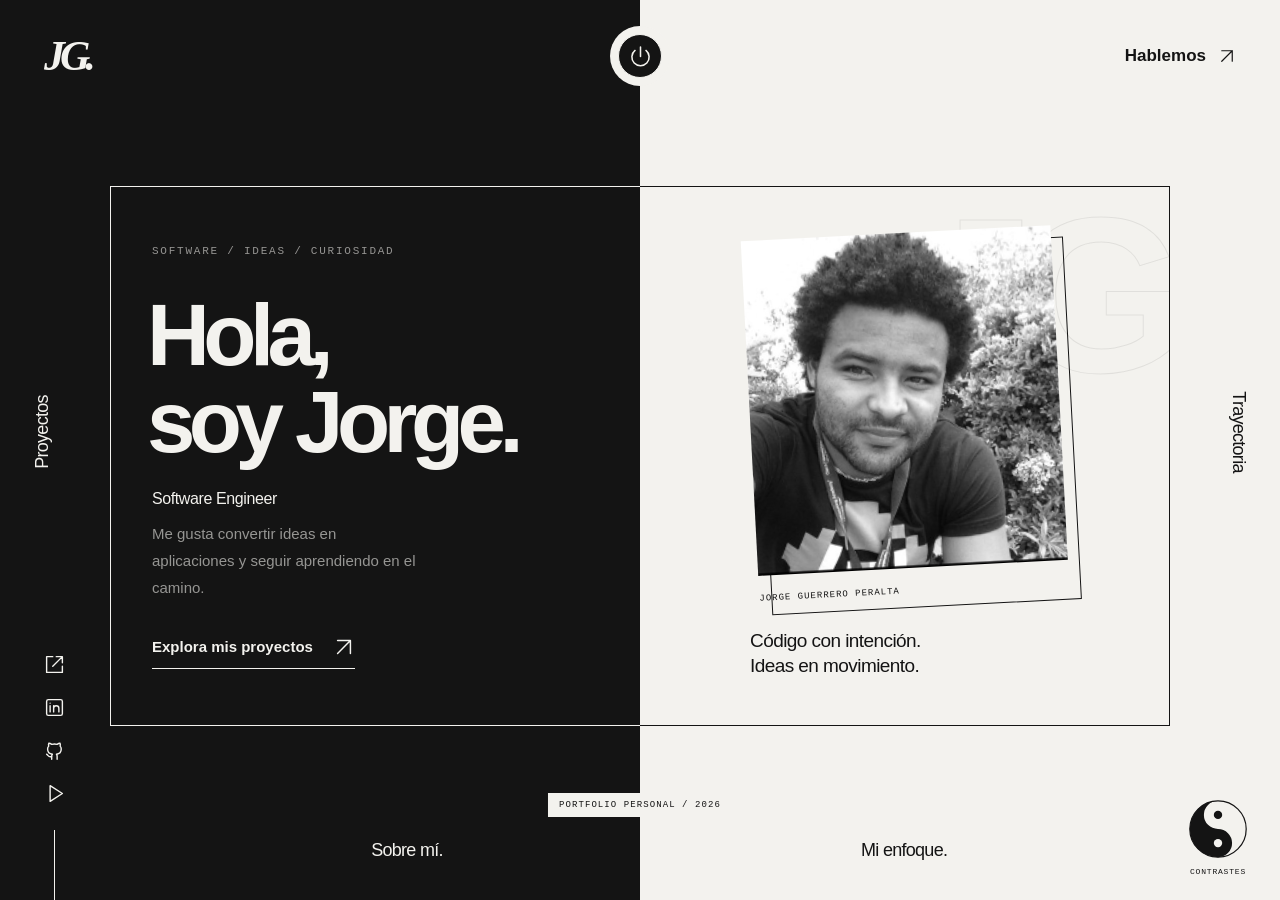
==== commit 70665247: "Update portfolio" ====
--- a/index.html
+++ b/index.html
@@ -1,6 +1 @@
-<!DOCTYPE html><html lang="en"><head><meta charset="utf-8"><meta http-equiv="X-UA-Compatible" content="IE=edge"><meta name="viewport" content="width=device-width, initial-scale=1"><meta name="description" content="Portafolio Jorge Guerrero Peralta"><meta name="author" content="Jorge Guerrero Peralta"><link rel="icon" href="/favicon.ico"><title>Portafolio Jorge Guerrero Peralta</title><!-- Bootstrap core CSS--><link href="/css/bootstrap.min.css" rel="stylesheet"><!-- Custom CSS--><link href="/css/freelancer.css" rel="stylesheet"><!-- Custom Fonts--><link href="/font-awesome/css/font-awesome.min.css" rel="stylesheet"><link href="https://fonts.googleapis.com/css?family=Montserrat:400,700" rel="stylesheet"><link href="https://fonts.googleapis.com/css?family=Lato:400,700,400italic,700italic" rel="stylesheet"><!-- HTML5 Shim and Respond.js IE8 support of HTML5 elements and media queries--><!-- WARNING: Respond.js doesn't work if you view the page via file://--><!--[if lt IE 9]>
-<script src="https://oss.maxcdn.com/libs/html5shiv/3.7.0/html5shiv.js"></script>
-<script src="https://oss.maxcdn.com/libs/respond.js/1.4.2/respond.min.js"></script>
-<![endif]--></head><body class="index" id="page-top"><!-- Navigation--><nav class="navbar navbar-default navbar-fixed-top"><div class="container"><div class="navbar-header page-scroll"><button class="navbar-toggle" type="button" data-toggle="collapse" data-target="#portafolio-navbar-collapse"><span class="sr-only">Toggle navigation</span><span class="icon-bar"></span><span class="icon-bar"></span><span class="icon-bar"></span></button><a class="navbar-brand" href="#page-top">Jorge Guerrero Peralta</a></div><div class="collapse navbar-collapse" id="portafolio-navbar-collapse"><ul class="nav navbar-nav navbar-right"><li class="page-scroll"><a href="#portfolio">Portfolio</a></li><li class="page-scroll"><a href="#about">About</a></li></ul></div></div></nav><!-- Content--><header><div class="container"><div class="row"><div class="col-lg-12"><img class="img-responsive img-thumbnail img-circle" src="img/profile.png" alt=""></div></div><div class="row social"><ul class="list-inline"><li><a class="btn-social btn-outline" href="https://plus.google.com/+Jorgeguerreroperalta" target="_blank"><i class="fa fa-fw fa-google-plus"></i></a></li><li><a class="btn-social btn-outline" href="https://twitter.com/jguerrerope" target="_blank"><i class="fa fa-fw fa-twitter"></i></a></li><li><a class="btn-social btn-outline" href="https://es.linkedin.com/in/jguerrerope" target="_blank"><i class="fa fa-fw fa-linkedin"></i></a></li><li><a class="btn-social btn-outline" href="https://github.com/jguerrerope" target="_blank"><i class="fa fa-fw fa-github"></i></a></li><li><a class="btn-social btn-outline" href="https://play.google.com/store/apps/developer?id=jguerreropedev" target="_blank"><i class="fa fa-fw fa-android"></i></a></li></ul></div></div></header><section id="portfolio"><div class="container"><div class="row"><div class="col-lg-12 text-center"><h2>Portfolio</h2><hr class="star-primary"></div></div><div class="row"><!--preview--><div class="col-sm-4 portfolio-item"><a class="portfolio-link" href="#superclipboardModal" data-toggle="modal"><div class="caption"><div class="caption-content"><i class="fa fa-search-plus fa-3x"></i></div></div><img class="img-responsive" src="img/portfolio/superclipboard.png" alt=""></a><h3>Super clipboard</h3></div><!--preview--><div class="col-sm-4 portfolio-item"><a class="portfolio-link" href="#flappyReturnsModal" data-toggle="modal"><div class="caption"><div class="caption-content"><i class="fa fa-search-plus fa-3x"></i></div></div><img class="img-responsive" src="img/portfolio/flappyBird.png" alt=""></a><h3>Flappy Returns</h3></div></div></div></section><section class="success" id="about"><div class="container"><div class="row"><div class="col-lg-12 text-center"><h2>	About</h2><hr class="star-light"></div></div><div class="row"><div class="col-lg-4 col-lg-offset-2"><p>My name is Jorge Guerrero, Geek by nature.
-Programming and new tecnologies are my biggest pasion.
-I love learning new things and this is the reason why I'm constantly studying.</p></div><div class="col-lg-4"><p>Ready for new & interesting projects !</p></div></div></div></section><!-- apps body--><!--descripion--><div class="portfolio-modal modal fade" id="superclipboardModal" aria-labelledby="superclipboardModal" tabindex="-1" role="dialog" aria-hidden="true"><div class="modal-content"><div class="close-modal" data-dismiss="modal"><div class="lr"><div class="rl"></div></div></div><div class="modal-body"><div class="container-fluid"><div class="row"><div class="col-lg-8 col-lg-offset-2"><h2>Super clipboard</h2><hr class="star-primary"><img class="img-responsive img-centered" src="img/portfolio/superclipboard.png" alt=""><p>SuperCliboard is a simple and a powerful application to manage your clipboard.</p><ul class="list-inline item-details"><li><strong>Play Store :&nbsp;&nbsp;&nbsp;</strong><a href="https://play.google.com/store/apps/details?id=com.jguererope.superclipboard" target="_blank"><i class="fa fa-android"></i></a></li></ul><button class="btn btn-default" type="button" data-dismiss="modal"><i class="fa fa-times"></i></button></div></div></div></div></div></div><!--descripion--><div class="portfolio-modal modal fade" id="flappyReturnsModal" aria-labelledby="flappyReturnsModal" tabindex="-1" role="dialog" aria-hidden="true"><div class="modal-content"><div class="close-modal" data-dismiss="modal"><div class="lr"><div class="rl"></div></div></div><div class="modal-body"><div class="container-fluid"><div class="row"><div class="col-lg-8 col-lg-offset-2"><h2>Flappy Returns</h2><hr class="star-primary"><img class="img-responsive img-centered" src="img/portfolio/flappyBird.png" alt=""><p>El divertido juego de Flappy vuelve !! </p><ul class="list-inline item-details"><li><strong>Download APK:&nbsp;&nbsp;&nbsp;</strong><a href="/apps/flappyreturns.apk" target="_blank"><i class="fa fa-download"></i></a></li></ul><button class="btn btn-default" type="button" data-dismiss="modal"><i class="fa fa-times"></i></button></div></div></div></div></div></div><!--Scroll to Top Button (Only visible on small and extra-small screen sizes)--><div class="scroll-top page-scroll visible-xs visble-sm"><a class="btn btn-primary" href="#page-top"><i class="fa fa-chevhref"></i></a></div><!-- Footer--><footer class="footer text-center"><div class="footer-below"><div class="container"><div class="row"><div class="col-lg-12">&copy; 2026 Jorge Guerrero Peralta</div></div></div></div></footer><!-- jQuery Version 1.11.0--><script src="/js/jquery.js"></script><!-- Bootstrap Core JavaScript--><script src="/js/bootstrap.min.js"></script><!-- Plugin JavaScript--><script src="/js/jquery.easing.min.js"></script><script src="/js/classie.js"></script><script src="/js/cbpAnimatedHeader.js"></script><!-- Custom Theme JavaScript--><script src="/js/freelancer.js"></script></body></html>+<!DOCTYPE html><html lang="es"><head><meta charset="utf-8"><meta name="viewport" content="width=device-width, initial-scale=1"><meta name="description" content="Software Engineer. Experiencia en iOS, Android, arquitectura móvil y calidad de software. Proyectos y trayectoria de Jorge Guerrero Peralta."><meta name="author" content="Jorge Guerrero Peralta"><meta name="color-scheme" content="light dark"><title>Jorge Guerrero Peralta — Software &amp; ideas</title><link rel="icon" href="/favicon.ico"><link rel="stylesheet" href="/css/portfolio.css"><script src="/js/portfolio.js" defer></script></head><body class="home-page"><a class="skip-link" href="#main">Saltar al contenido</a><header class="site-header"><a class="wordmark" href="/" aria-label="Jorge Guerrero Peralta, inicio">JG.</a><a class="home-link" href="/" aria-label="Volver al inicio"><svg class="icon" width="23" height="23" viewBox="0 0 24 24" fill="none" stroke="currentColor" stroke-width="1.6" stroke-linecap="round" stroke-linejoin="round" aria-hidden="true" focusable="false"><path d="M12 2v10M6.3 5.7a9 9 0 1 0 11.4 0"></path></svg></a><a class="header-contact" href="https://es.linkedin.com/in/jguerrerope" target="_blank" rel="noopener noreferrer"><span>Hablemos</span><svg class="icon" width="18" height="18" viewBox="0 0 24 24" fill="none" stroke="currentColor" stroke-width="1.6" stroke-linecap="round" stroke-linejoin="round" aria-hidden="true" focusable="false"><path d="M5 19 19 5M5 5h14v14"></path></svg></a><details class="mobile-menu"><summary>Menú</summary><nav aria-label="Navegación móvil"><a href="/projects/">Proyectos</a><a href="/experience/">Trayectoria</a><a href="/about/">Sobre mí</a><a href="/about/#skills">Mi enfoque</a><a href="https://es.linkedin.com/in/jguerrerope" target="_blank" rel="noopener noreferrer">Hablemos ↗</a></nav></details></header><nav class="orbit-navigation" aria-label="Navegación principal"><a class="orbit orbit-work" href="/projects/">Proyectos</a><a class="orbit orbit-experience" href="/experience/">Trayectoria</a><a class="orbit orbit-about" href="/about/">Sobre mí.</a><a class="orbit orbit-skills" href="/about/#skills">Mi enfoque.</a></nav><main id="main" tabindex="-1"><section class="intro-frame page-enter" aria-labelledby="intro-title"><div class="intro-copy"><p class="eyebrow">Software / ideas / curiosidad</p><h1 id="intro-title">Hola,<br>soy Jorge.</h1><p class="intro-role">Software Engineer</p><p class="intro-description">Me gusta convertir ideas en aplicaciones y seguir aprendiendo en el camino.</p><a class="text-link intro-link" href="/projects/"><span>Explora mis proyectos</span><svg class="icon" width="22" height="22" viewBox="0 0 24 24" fill="none" stroke="currentColor" stroke-width="1.6" stroke-linecap="round" stroke-linejoin="round" aria-hidden="true" focusable="false"><path d="M5 19 19 5M5 5h14v14"></path></svg></a></div><div class="intro-portrait"><span class="portrait-ghost" aria-hidden="true">JG</span><figure class="portrait-frame"><img src="/img/profile.png" alt="Jorge Guerrero Peralta" width="256" height="256" fetchpriority="high"><figcaption>Jorge Guerrero Peralta</figcaption></figure><p class="portrait-caption">Código con intención.<br>Ideas en movimiento.</p></div></section><p class="home-edition">Portfolio personal / 2026</p></main><aside class="social-rail" aria-label="Encuéntrame en"><a href="https://twitter.com/jguerrerope" target="_blank" rel="noopener noreferrer" aria-label="Twitter" title="Twitter"><svg class="icon" width="21" height="21" viewBox="0 0 24 24" fill="none" stroke="currentColor" stroke-width="1.6" stroke-linecap="round" stroke-linejoin="round" aria-hidden="true" focusable="false"><path d="M14 3h7v7m0-7L10 14M10 3H3v18h18v-7"></path></svg></a><a href="https://es.linkedin.com/in/jguerrerope" target="_blank" rel="noopener noreferrer" aria-label="LinkedIn" title="LinkedIn"><svg class="icon" width="21" height="21" viewBox="0 0 24 24" fill="none" stroke="currentColor" stroke-width="1.6" stroke-linecap="round" stroke-linejoin="round" aria-hidden="true" focusable="false"><rect x="3" y="3" width="18" height="18" rx="2"></rect><path d="M7 10v7m4 0v-7m0 3a3 3 0 0 1 6 0v4"></path><circle cx="7" cy="7" r=".7" fill="currentColor" stroke="none"></circle></svg></a><a href="https://github.com/jguerrerope" target="_blank" rel="noopener noreferrer" aria-label="GitHub" title="GitHub"><svg class="icon" width="21" height="21" viewBox="0 0 24 24" fill="none" stroke="currentColor" stroke-width="1.6" stroke-linecap="round" stroke-linejoin="round" aria-hidden="true" focusable="false"><path d="M9 19c-4.3 1.3-4.3-2.2-6-2.7M15 22v-3.4a3 3 0 0 0-.8-2.3c2.7-.3 5.5-1.3 5.5-6a4.7 4.7 0 0 0-1.3-3.3 4.3 4.3 0 0 0-.1-3.3s-1-.3-3.4 1.3a11.6 11.6 0 0 0-6 0C6.5 3.4 5.5 3.7 5.5 3.7A4.3 4.3 0 0 0 5.4 7a4.7 4.7 0 0 0-1.3 3.3c0 4.7 2.8 5.7 5.5 6a3 3 0 0 0-.8 2.3V22"></path></svg></a><a href="https://play.google.com/store/apps/developer?id=jguerreropedev" target="_blank" rel="noopener noreferrer" aria-label="Play Store" title="Play Store"><svg class="icon" width="21" height="21" viewBox="0 0 24 24" fill="none" stroke="currentColor" stroke-width="1.6" stroke-linecap="round" stroke-linejoin="round" aria-hidden="true" focusable="false"><path d="m7 3 14 9-14 9V3Z"></path></svg></a><span class="social-line" aria-hidden="true"></span></aside><button class="contrast-toggle" type="button" data-contrast aria-label="Invertir contraste" aria-pressed="false"><svg class="balance" viewBox="0 0 100 100" aria-hidden="true" focusable="false"><circle cx="50" cy="50" r="47" fill="var(--paper)" stroke="var(--ink)" stroke-width="2"></circle><path d="M50 3a47 47 0 0 0 0 94 23.5 23.5 0 0 0 0-47 23.5 23.5 0 0 1 0-47Z" fill="var(--ink)"></path><circle cx="50" cy="26.5" r="7" fill="var(--ink)"></circle><circle cx="50" cy="73.5" r="7" fill="var(--paper)"></circle></svg><span>Contrastes</span></button></body></html>
--- a/css/portfolio.css
+++ b/css/portfolio.css
@@ -0,0 +1,1370 @@
+:root {
+  --ink:#141414;
+  --paper:#f3f2ee;
+  --muted:#a5a59e;
+  --sans:Arial,Helvetica,sans-serif;
+  --mono:'Courier New',monospace;
+  color-scheme:light;
+  font-family:var(--sans);
+  font-synthesis:none;
+  text-rendering:optimizeLegibility;
+  -webkit-font-smoothing:antialiased;
+}
+* {
+  box-sizing:border-box;
+}
+html {
+  scroll-behavior:smooth;
+  scroll-padding-top:48px;
+}
+body {
+  margin:0;
+  min-width:320px;
+  background:var(--paper);
+  color:var(--ink);
+}
+button,a,summary {
+  -webkit-tap-highlight-color:transparent;
+}
+button,input {
+  font:inherit;
+}
+button,a {
+  touch-action:manipulation;
+}
+a {
+  color:inherit;
+  text-decoration:none;
+}
+button {
+  color:inherit;
+}
+button:not(:disabled),summary {
+  cursor:pointer;
+}
+a,button,summary {
+  outline-offset:6px;
+}
+a:focus-visible,button:focus-visible,summary:focus-visible {
+  outline:2px solid currentColor;
+}
+img {
+  display:block;
+  max-width:100%;
+  height:auto;
+}
+svg {
+  display:block;
+  flex-shrink:0;
+}
+h1,h2,h3,p,figure {
+  margin:0;
+}
+button {
+  border:0;
+  background:none;
+}
+button[hidden] {
+  display:none!important;
+}
+.skip-link {
+  position:fixed;
+  left:20px;
+  top:-80px;
+  padding:16px 22px;
+  background:var(--paper);
+  color:var(--ink);
+  z-index:100;
+}
+.skip-link:focus {
+  top:16px;
+}
+main:focus {
+  outline:0;
+}
+.site-header {
+  height:112px;
+  padding:32px 44px;
+  display:flex;
+  align-items:center;
+  justify-content:space-between;
+  position:relative;
+  z-index:10;
+}
+.wordmark {
+  font-family:Georgia,'Times New Roman',serif;
+  font-size:42px;
+  font-weight:700;
+  font-style:italic;
+  letter-spacing:-5px;
+  padding-right:6px;
+}
+.home-link {
+  position:absolute;
+  left:50%;
+  transform:translateX(-50%);
+  border:1px solid currentColor;
+  border-radius:50%;
+  width:44px;
+  height:44px;
+  display:grid;
+  place-items:center;
+  transition:transform .25s;
+}
+.home-link:hover {
+  transform:translateX(-50%) rotate(12deg);
+}
+.header-contact {
+  display:flex;
+  gap:12px;
+  align-items:center;
+  font-size:17px;
+  font-weight:600;
+}
+.header-contact .icon,.text-link .icon,.button-link .icon {
+  transition:transform .2s;
+}
+.header-contact:hover .icon,.text-link:hover .icon,.button-link:hover .icon {
+  transform:translate(3px,-3px);
+}
+.mobile-menu {
+  display:none;
+}
+.social-rail {
+  position:fixed;
+  bottom:0;
+  left:44px;
+  z-index:5;
+  display:flex;
+  align-items:center;
+  flex-direction:column;
+  gap:22px;
+}
+.social-rail>a {
+  transition:transform .2s;
+}
+.social-rail>a:hover {
+  transform:translateY(-3px);
+}
+.social-line {
+  width:1px;
+  height:70px;
+  background:currentColor;
+  margin-top:4px;
+}
+.eyebrow {
+  font-family:var(--mono);
+  font-size:11px;
+  line-height:1.6;
+  letter-spacing:.16em;
+  text-transform:uppercase;
+}
+.text-link {
+  display:inline-flex;
+  align-items:center;
+  gap:20px;
+  font-size:15px;
+  line-height:1.5;
+  font-weight:600;
+  padding:10px 0;
+  border-bottom:1px solid currentColor;
+}
+.home-page {
+  background:linear-gradient(90deg,var(--ink) 50%,var(--paper) 50%);
+  min-height:100svh;
+  position:relative;
+}
+.home-page .wordmark,.home-page .social-rail {
+  color:var(--paper);
+}
+.home-page .home-link {
+  color:var(--paper);
+  background:var(--ink);
+  box-shadow:0 0 0 8px var(--paper);
+}
+.home-page main {
+  min-height:calc(100svh - 112px);
+  display:grid;
+  place-items:center;
+  padding:30px 110px 130px;
+}
+.intro-frame {
+  width:100%;
+  max-width:1100px;
+  min-height:540px;
+  display:grid;
+  grid-template-columns:1fr 1fr;
+  position:relative;
+}
+.intro-frame:before,.intro-frame:after {
+  content:'';
+  position:absolute;
+  inset:0;
+  pointer-events:none;
+}
+.intro-frame:before {
+  border:1px solid var(--paper);
+  clip-path:inset(0 50% 0 0);
+}
+.intro-frame:after {
+  border:1px solid var(--ink);
+  clip-path:inset(0 0 0 50%);
+}
+.intro-copy {
+  color:var(--paper);
+  padding:44px 42px;
+  display:flex;
+  flex-direction:column;
+  align-items:flex-start;
+  justify-content:center;
+}
+.intro-copy .eyebrow {
+  color:color-mix(in srgb,var(--paper) 58%,transparent);
+  margin-bottom:32px;
+}
+.intro-copy h1 {
+  font-size:clamp(58px,6.8vw,100px);
+  font-weight:600;
+  letter-spacing:-.075em;
+  line-height:.99;
+  margin-left:-5px;
+}
+.intro-role {
+  font-size:16px;
+  letter-spacing:-.025em;
+  margin-top:25px;
+}
+.intro-description {
+  max-width:32ch;
+  font-size:15px;
+  line-height:1.8;
+  opacity:.58;
+  margin-top:12px;
+}
+.intro-link {
+  margin-top:25px;
+}
+.intro-portrait {
+  display:flex;
+  flex-direction:column;
+  align-items:center;
+  justify-content:center;
+  padding:35px 34px;
+  position:relative;
+  overflow:hidden;
+}
+.portrait-ghost {
+  position:absolute;
+  right:6px;
+  top:0;
+  font-size:220px;
+  font-weight:700;
+  letter-spacing:-.1em;
+  color:transparent;
+  -webkit-text-stroke:1px var(--ink);
+  opacity:.08;
+  line-height:1;
+}
+.portrait-frame {
+  position:relative;
+  width:min(80%,310px);
+  transform:rotate(-3deg);
+  z-index:1;
+}
+.portrait-frame:before {
+  content:'';
+  position:absolute;
+  inset:12px -12px -12px 12px;
+  border:1px solid var(--ink);
+  z-index:-1;
+}
+.portrait-frame img {
+  width:100%;
+  aspect-ratio:1/1.08;
+  object-fit:cover;
+  object-position:45% 35%;
+  filter:grayscale(1);
+  transition:filter .4s,transform .4s;
+}
+.portrait-frame:hover img {
+  filter:grayscale(0);
+}
+.portrait-frame figcaption {
+  padding-top:18px;
+  font-family:var(--mono);
+  font-size:9px;
+  letter-spacing:.11em;
+  text-transform:uppercase;
+}
+.portrait-caption {
+  width:min(80%,310px);
+  font-size:19px;
+  letter-spacing:-.03em;
+  line-height:1.3;
+  margin-top:33px;
+  align-self:center;
+}
+.orbit {
+  position:absolute;
+  font-size:18px;
+  font-weight:500;
+  letter-spacing:-.04em;
+  z-index:4;
+  transition:opacity .2s;
+}
+.orbit:hover {
+  opacity:.55;
+}
+.orbit-work {
+  left:42px;
+  top:48%;
+  transform:translate(-50%,-50%) rotate(-90deg);
+  color:var(--paper);
+}
+.orbit-experience {
+  right:42px;
+  top:48%;
+  transform:translate(50%,-50%) rotate(90deg);
+}
+.orbit-about {
+  left:29%;
+  bottom:39px;
+  color:var(--paper);
+}
+.orbit-skills {
+  right:26%;
+  bottom:39px;
+}
+.home-edition {
+  position:absolute;
+  bottom:83px;
+  left:50%;
+  transform:translateX(-50%);
+  background:var(--paper);
+  color:var(--ink);
+  font-family:var(--mono);
+  font-size:9px;
+  text-transform:uppercase;
+  letter-spacing:.12em;
+  padding:7px 11px;
+  white-space:nowrap;
+}
+.contrast-toggle {
+  position:absolute;
+  right:24px;
+  bottom:24px;
+  width:76px;
+  display:grid;
+  justify-items:center;
+  gap:8px;
+  padding:0;
+}
+.balance {
+  width:60px;
+  height:60px;
+  transition:transform .6s;
+}
+.contrast-toggle:hover .balance {
+  transform:rotate(180deg);
+}
+.contrast-toggle>span {
+  font-family:var(--mono);
+  font-size:8px;
+  letter-spacing:.1em;
+  text-transform:uppercase;
+}
+.contrast-inverted {
+  --ink:#f3f2ee;
+  --paper:#141414;
+}
+.dark-page {
+  --background:var(--ink);
+  --foreground:var(--paper);
+  background:var(--background);
+  color:var(--foreground);
+  color-scheme:dark;
+}
+.light-page {
+  --background:var(--paper);
+  --foreground:var(--ink);
+  background:var(--background);
+  color:var(--foreground);
+}
+.page-navigation {
+  display:flex;
+  justify-content:center;
+  gap:34px;
+  font-family:var(--mono);
+  font-size:10px;
+  letter-spacing:.08em;
+  text-transform:uppercase;
+}
+.page-navigation a {
+  opacity:.65;
+  padding:5px 0;
+}
+.page-navigation a:hover,.page-navigation a[aria-current] {
+  opacity:1;
+  border-bottom:1px solid currentColor;
+}
+.page-content {
+  position:relative;
+  max-width:1216px;
+  margin:0 auto;
+  padding:80px 80px 80px 115px;
+  overflow:hidden;
+}
+.background-word {
+  position:absolute;
+  top:26px;
+  right:-20px;
+  font-weight:700;
+  font-size:clamp(100px,18vw,240px);
+  line-height:1;
+  color:transparent;
+  -webkit-text-stroke:1px var(--foreground);
+  opacity:.08;
+  letter-spacing:-.07em;
+  pointer-events:none;
+  user-select:none;
+  white-space:nowrap;
+}
+.section-heading {
+  position:relative;
+  max-width:750px;
+  margin-bottom:60px;
+}
+.section-heading .eyebrow {
+  opacity:.65;
+  margin-bottom:25px;
+}
+.section-heading h1 {
+  font-size:clamp(48px,7.5vw,96px);
+  font-weight:500;
+  line-height:1.02;
+  letter-spacing:-.07em;
+}
+.section-intro {
+  font-size:17px;
+  line-height:1.7;
+  max-width:42ch;
+  opacity:.58;
+  margin-top:25px;
+}
+.project-grid {
+  display:grid;
+  grid-template-columns:1fr 1fr;
+  gap:32px;
+}
+.project-card {
+  background:var(--paper);
+  color:var(--ink);
+  border:1px solid color-mix(in srgb,var(--paper) 25%,transparent);
+  border-radius:0 42px 0 42px;
+  overflow:hidden;
+  transition:transform .3s;
+}
+.project-card:hover {
+  transform:translateY(-6px);
+}
+.project-art {
+  height:290px;
+  position:relative;
+  display:grid;
+  place-items:center;
+  overflow:hidden;
+  margin:14px 14px 0;
+  border-radius:0 30px 0 0;
+}
+.project-art--coral {
+  background:#e8d6cb;
+}
+.project-art--mint {
+  background:#d4ded3;
+}
+.project-art img {
+  width:160px;
+  height:160px;
+  object-fit:contain;
+  mix-blend-mode:multiply;
+  transition:transform .5s;
+}
+.project-card:hover .project-art img {
+  transform:rotate(-5deg) scale(1.04);
+}
+.project-number {
+  position:absolute;
+  top:16px;
+  left:19px;
+  font-family:var(--mono);
+  font-size:10px;
+  color:#333;
+}
+.project-category {
+  position:absolute;
+  bottom:16px;
+  left:19px;
+  font-family:var(--mono);
+  font-size:9px;
+  letter-spacing:.1em;
+  text-transform:uppercase;
+  color:#333;
+}
+.project-copy {
+  padding:29px 28px 33px;
+}
+.project-title-row {
+  display:flex;
+  justify-content:space-between;
+  gap:20px;
+  align-items:center;
+}
+.project-title-row h3 {
+  font-size:29px;
+  letter-spacing:-.05em;
+  font-weight:500;
+}
+.project-index {
+  font-size:30px;
+}
+.project-copy>p {
+  font-size:14px;
+  line-height:1.8;
+  opacity:.65;
+  margin-top:16px;
+  min-height:76px;
+}
+.project-tags {
+  display:flex;
+  gap:8px;
+  flex-wrap:wrap;
+  list-style:none;
+  margin:22px 0;
+  padding:0;
+}
+.project-tags li {
+  border:1px solid color-mix(in srgb,var(--ink) 20%,transparent);
+  padding:6px 10px;
+  font-family:var(--mono);
+  font-size:9px;
+}
+.project-actions {
+  display:flex;
+  gap:14px;
+  flex-wrap:wrap;
+  align-items:center;
+}
+.button-link {
+  display:inline-flex;
+  justify-content:space-between;
+  gap:18px;
+  align-items:center;
+  padding:13px 17px;
+  background:var(--ink);
+  color:var(--paper);
+  font-size:12px;
+  line-height:1.5;
+  border:1px solid currentColor;
+}
+.detail-button {
+  padding:7px 0;
+  font-size:11px;
+  border-bottom:1px solid currentColor;
+}
+.section-note {
+  margin-top:35px;
+  font-family:var(--mono);
+  font-size:10px;
+  opacity:.65;
+}
+.project-dialog {
+  padding:0;
+  border:1px solid #b0b0a8;
+  background:var(--paper);
+  color:var(--ink);
+  width:min(560px,calc(100vw - 40px));
+  max-height:calc(100svh - 40px);
+  overflow:auto;
+}
+.project-dialog::backdrop {
+  background:#000b;
+  backdrop-filter:blur(8px);
+}
+body:has(dialog[open]) {
+  overflow:hidden;
+}
+.dialog-close {
+  position:absolute;
+  top:12px;
+  right:12px;
+  z-index:2;
+  margin:0;
+}
+.icon-button {
+  width:40px;
+  height:40px;
+  border-radius:50%;
+  background:var(--paper);
+  color:var(--ink);
+  display:grid;
+  place-items:center;
+}
+.dialog-art {
+  display:grid;
+  place-items:center;
+  min-height:230px;
+  padding:30px;
+}
+.dialog-art img {
+  width:160px;
+  height:160px;
+  object-fit:contain;
+  mix-blend-mode:multiply;
+}
+.dialog-copy {
+  padding:35px;
+}
+.dialog-copy h2 {
+  font-size:36px;
+  letter-spacing:-.05em;
+  margin:13px 0 18px;
+}
+.dialog-copy>p:not(.eyebrow) {
+  font-size:16px;
+  line-height:1.8;
+  margin-bottom:22px;
+  opacity:.65;
+}
+.about-grid {
+  display:grid;
+  grid-template-columns:.8fr 1.2fr;
+  gap:60px;
+  align-items:center;
+}
+.about-photo img {
+  width:100%;
+  aspect-ratio:4/5;
+  object-fit:cover;
+  filter:grayscale(1);
+}
+.about-photo figcaption {
+  font-family:var(--mono);
+  font-size:9px;
+  letter-spacing:.05em;
+  text-transform:uppercase;
+  margin-top:15px;
+  opacity:.65;
+}
+.about-copy .lead {
+  font-size:28px;
+  letter-spacing:-.045em;
+  line-height:1.4;
+  margin-bottom:25px;
+}
+.about-copy>p:not(.lead) {
+  font-size:15px;
+  line-height:1.9;
+  margin-bottom:20px;
+  opacity:.62;
+}
+.about-copy .text-link {
+  margin-top:6px;
+}
+.approach {
+  padding-top:100px;
+}
+.subsection-heading {
+  border-top:1px solid #0003;
+  padding-top:30px;
+  margin-bottom:30px;
+}
+.subsection-heading .eyebrow {
+  opacity:.65;
+  margin-bottom:14px;
+}
+.subsection-heading h2 {
+  font-size:clamp(28px,3vw,42px);
+  font-weight:500;
+  letter-spacing:-.05em;
+}
+.approach-grid {
+  display:grid;
+  grid-template-columns:1fr 1fr;
+  gap:25px;
+}
+.approach-card {
+  border:1px solid var(--ink);
+  padding:33px;
+  transition:background .25s,color .25s;
+}
+.approach-card:hover {
+  background:var(--ink);
+  color:var(--paper);
+}
+.approach-number {
+  font-family:var(--mono);
+  font-size:12px;
+  opacity:.65;
+}
+.approach-card h3 {
+  font-size:25px;
+  letter-spacing:-.04em;
+  font-weight:500;
+  margin:33px 0 20px;
+}
+.approach-card p,.approach-card li {
+  font-size:13px;
+  line-height:1.8;
+  opacity:.7;
+}
+.approach-card ul {
+  list-style:none;
+  padding:18px 0 0;
+  margin:20px 0 0;
+  border-top:1px solid currentColor;
+}
+.approach-card li+li {
+  margin-top:5px;
+}
+.career-link {
+  border:1px solid #ffffff40;
+  padding:50px;
+  max-width:720px;
+  position:relative;
+}
+.career-symbol {
+  opacity:.6;
+  margin-bottom:30px;
+}
+.career-link h2 {
+  font-size:32px;
+  font-weight:500;
+  letter-spacing:-.05em;
+  margin-bottom:15px;
+}
+.career-link p {
+  font-size:15px;
+  line-height:1.8;
+  opacity:.6;
+  max-width:42ch;
+  margin-bottom:30px;
+}
+.career-link .button-link {
+  background:var(--paper);
+  color:var(--ink);
+}
+.timeline {
+  list-style:none;
+  margin:0;
+  padding:0;
+}
+.timeline-entry {
+  display:grid;
+  grid-template-columns:170px 1fr;
+  gap:45px;
+  position:relative;
+  padding:0 0 55px;
+}
+.timeline-period {
+  font-family:var(--mono);
+  font-size:11px;
+  display:flex;
+  flex-wrap:wrap;
+  align-content:flex-start;
+  gap:8px;
+  padding-top:6px;
+  opacity:.55;
+}
+.timeline-content {
+  border-left:1px solid #ffffff40;
+  padding:0 0 15px 34px;
+  position:relative;
+}
+.timeline-content:before {
+  content:'';
+  position:absolute;
+  top:6px;
+  left:-4px;
+  width:7px;
+  height:7px;
+  border-radius:50%;
+  background:var(--paper);
+}
+.timeline-content h2 {
+  font-size:30px;
+  font-weight:500;
+  letter-spacing:-.045em;
+  margin:12px 0;
+}
+.timeline-content>p:not(.eyebrow),.timeline-content li {
+  font-size:14px;
+  line-height:1.8;
+  opacity:.65;
+}
+.timeline-content .timeline-location {
+  margin-bottom:18px;
+}
+.timeline-content ul {
+  padding-left:18px;
+  margin:20px 0 0;
+}
+.site-footer {
+  max-width:1216px;
+  margin:0 auto;
+  padding:15px 80px 40px 115px;
+  display:flex;
+  flex-wrap:wrap;
+  justify-content:space-between;
+  align-items:flex-end;
+  gap:28px;
+}
+.footer-next {
+  display:flex;
+  align-items:center;
+  gap:25px;
+  font-size:18px;
+  letter-spacing:-.03em;
+  padding-bottom:7px;
+  border-bottom:1px solid currentColor;
+}
+.site-footer p {
+  font-family:var(--mono);
+  font-size:8px;
+  opacity:.65;
+}
+.page-enter {
+  animation:enter .65s ease both;
+}
+@keyframes enter {
+  from {
+    opacity:0;
+    transform:translateY(16px);
+  }
+  to {
+    opacity:1;
+    transform:translateY(0);
+  }
+}
+@media(min-width:1600px) {
+  .home-page main {
+    padding-top:50px;
+    padding-bottom:160px;
+  }
+  .intro-frame {
+    min-height:610px;
+  }
+  .intro-copy {
+    padding:55px;
+  }
+  .intro-copy h1 {
+    font-size:110px;
+  }
+  .portrait-frame {
+    width:320px;
+  }
+}
+@media(max-width:1100px) {
+  .site-header {
+    padding:28px 30px;
+  }
+  .social-rail {
+    left:30px;
+  }
+  .home-page main {
+    padding:32px 85px 130px;
+  }
+  .intro-frame {
+    min-height:500px;
+  }
+  .intro-copy {
+    padding:35px 29px;
+  }
+  .intro-copy h1 {
+    font-size:clamp(54px,7vw,84px);
+  }
+  .intro-copy .eyebrow {
+    font-size:9px;
+  }
+  .intro-portrait {
+    padding:30px 25px;
+  }
+  .portrait-frame,.portrait-caption {
+    width:85%;
+  }
+  .portrait-caption {
+    font-size:17px;
+  }
+  .orbit-work {
+    left:30px;
+  }
+  .orbit-experience {
+    right:30px;
+  }
+  .page-content {
+    padding:70px 55px 75px 95px;
+  }
+  .site-footer {
+    padding-left:95px;
+    padding-right:55px;
+  }
+  .project-grid {
+    gap:22px;
+  }
+  .project-copy {
+    padding:25px 22px;
+  }
+  .project-art {
+    height:240px;
+  }
+  .project-title-row h3 {
+    font-size:26px;
+  }
+  .about-grid {
+    gap:35px;
+  }
+  .about-copy .lead {
+    font-size:25px;
+  }
+}
+@media(max-width:760px) {
+  .site-header {
+    height:90px;
+    padding:22px 24px;
+  }
+  .wordmark {
+    font-size:36px;
+  }
+  .header-contact {
+    display:none;
+  }
+  .home-link {
+    width:38px;
+    height:38px;
+  }
+  .mobile-menu {
+    display:block;
+    position:relative;
+  }
+  .mobile-menu summary {
+    font-family:var(--mono);
+    font-size:11px;
+    list-style:none;
+    padding:10px 0 10px 12px;
+  }
+  .mobile-menu summary::-webkit-details-marker {
+    display:none;
+  }
+  .mobile-menu nav {
+    position:absolute;
+    right:0;
+    top:43px;
+    background:var(--paper);
+    color:var(--ink);
+    border:1px solid var(--ink);
+    padding:15px 22px;
+    width:210px;
+    display:flex;
+    flex-direction:column;
+    gap:2px;
+    box-shadow:7px 7px 0 #0002;
+  }
+  .mobile-menu nav a {
+    padding:12px 0;
+    font-size:14px;
+  }
+  .orbit-navigation {
+    display:none;
+  }
+  .home-page {
+    background:var(--ink);
+  }
+  .home-page .mobile-menu {
+    color:var(--paper);
+  }
+  .home-page .home-link {
+    box-shadow:none;
+  }
+  .home-page main {
+    min-height:0;
+    padding:15px 24px 120px;
+    display:block;
+  }
+  .intro-frame {
+    grid-template-columns:1fr;
+    min-height:0;
+    max-width:500px;
+    margin:0 auto;
+    border:1px solid var(--paper);
+  }
+  .intro-frame:before,.intro-frame:after {
+    display:none;
+  }
+  .intro-copy {
+    padding:35px 30px 40px;
+  }
+  .intro-copy .eyebrow {
+    margin-bottom:27px;
+  }
+  .intro-copy h1 {
+    font-size:clamp(64px,13vw,94px);
+  }
+  .intro-role {
+    font-size:16px;
+    margin-top:23px;
+  }
+  .intro-description {
+    font-size:14px;
+    max-width:36ch;
+  }
+  .intro-link {
+    margin-top:22px;
+  }
+  .intro-portrait {
+    background:var(--paper);
+    color:var(--ink);
+    padding:40px 30px;
+    min-height:340px;
+    display:grid;
+    grid-template-columns:1fr 1fr;
+    gap:25px;
+    align-items:center;
+  }
+  .portrait-frame {
+    width:100%;
+    max-width:220px;
+  }
+  .portrait-frame figcaption {
+    font-size:8px;
+    line-height:1.5;
+  }
+  .portrait-caption {
+    width:auto;
+    font-size:clamp(17px,4vw,23px);
+    margin-top:0;
+    max-width:15ch;
+  }
+  .portrait-ghost {
+    font-size:200px;
+    right:10px;
+  }
+  .home-edition {
+    bottom:70px;
+    left:24px;
+    transform:none;
+    background:none;
+    color:var(--paper);
+    padding:0;
+    font-size:8px;
+    letter-spacing:.05em;
+  }
+  .home-page .social-rail {
+    position:absolute;
+    left:24px;
+    bottom:26px;
+    flex-direction:row;
+    gap:22px;
+  }
+  .social-line {
+    display:none;
+  }
+  .contrast-toggle {
+    bottom:22px;
+    right:24px;
+    width:55px;
+    gap:5px;
+    color:var(--paper);
+  }
+  .balance {
+    width:44px;
+    height:44px;
+  }
+  .contrast-toggle>span {
+    font-size:7px;
+  }
+  .page-navigation {
+    gap:25px;
+    font-size:9px;
+    margin-top:12px;
+  }
+  .page-content {
+    padding:60px 24px;
+  }
+  .background-word {
+    top:32px;
+    right:8px;
+    font-size:105px;
+  }
+  .section-heading {
+    margin-bottom:38px;
+  }
+  .section-heading .eyebrow {
+    font-size:9px;
+    margin-bottom:20px;
+  }
+  .section-heading h1 {
+    font-size:clamp(48px,10vw,76px);
+  }
+  .section-intro {
+    font-size:15px;
+    margin-top:22px;
+  }
+  .project-grid {
+    gap:25px;
+    grid-template-columns:1fr;
+    max-width:530px;
+  }
+  .project-art {
+    height:270px;
+  }
+  .project-copy>p {
+    min-height:0;
+  }
+  .project-actions {
+    gap:22px;
+  }
+  .project-card:hover {
+    transform:none;
+  }
+  .project-title-row h3 {
+    font-size:30px;
+  }
+  .section-note {
+    font-size:9px;
+    line-height:1.7;
+  }
+  .dark-page .social-rail,.light-page .social-rail {
+    position:static;
+    flex-direction:row;
+    margin:0 24px 40px;
+    gap:26px;
+  }
+  .site-footer {
+    padding:0 24px 35px;
+    gap:30px;
+    flex-direction:column;
+    align-items:flex-start;
+  }
+  .footer-next {
+    font-size:20px;
+  }
+  .about-grid {
+    grid-template-columns:1fr;
+    gap:40px;
+  }
+  .about-photo {
+    max-width:330px;
+  }
+  .about-photo img {
+    aspect-ratio:1;
+  }
+  .about-copy .lead {
+    font-size:28px;
+    max-width:30ch;
+  }
+  .approach {
+    padding-top:65px;
+  }
+  .approach-grid {
+    grid-template-columns:1fr;
+  }
+  .approach-card {
+    padding:28px;
+  }
+  .career-link {
+    padding:30px 25px;
+  }
+  .career-link h2 {
+    font-size:29px;
+  }
+  .timeline-entry {
+    grid-template-columns:1fr;
+    gap:20px;
+    padding-bottom:35px;
+  }
+  .timeline-period {
+    padding-left:30px;
+  }
+  .timeline-content {
+    padding-left:30px;
+  }
+  .timeline-content h2 {
+    font-size:27px;
+  }
+}
+@media(max-width:380px) {
+  .intro-copy {
+    padding:30px 23px;
+  }
+  .intro-copy h1 {
+    font-size:60px;
+  }
+  .intro-portrait {
+    padding:30px 22px;
+    gap:20px;
+  }
+  .portrait-caption {
+    font-size:16px;
+  }
+  .project-actions {
+    gap:15px;
+  }
+  .project-copy {
+    padding:23px 20px;
+  }
+  .project-title-row h3 {
+    font-size:26px;
+  }
+}
+@media(prefers-reduced-motion:reduce) {
+  html {
+    scroll-behavior:auto;
+  }
+  *,*:before,*:after {
+    animation:none!important;
+    transition:none!important;
+  }
+  .page-enter {
+    opacity:1;
+    transform:none;
+  }
+}
+
+/* Professional collaborations and compact career history. */
+.project-section-heading {
+  border-color:color-mix(in srgb, currentColor 25%, transparent);
+}
+.collaboration-grid {
+  display:grid;
+  grid-template-columns:1fr 1fr;
+  gap:24px;
+}
+.collaboration-card {
+  background:var(--paper);
+  color:var(--ink);
+  padding:30px;
+  border-radius:0 30px 0 30px;
+}
+.collaboration-heading {
+  display:flex;
+  align-items:center;
+  gap:22px;
+  min-height:80px;
+}
+.collaboration-heading img {
+  width:72px;
+  height:72px;
+  object-fit:contain;
+  border-radius:16px;
+  flex-shrink:0;
+}
+.collaboration-heading h3 {
+  font-size:27px;
+  font-weight:500;
+  letter-spacing:-.045em;
+}
+.collaboration-current {
+  font-size:11px;
+  line-height:1.6;
+  opacity:.7;
+  margin-top:5px;
+}
+.collaboration-company {
+  font-family:var(--mono);
+  font-size:10px;
+  line-height:1.8;
+  margin-top:27px;
+  opacity:.7;
+}
+.collaboration-contribution {
+  font-size:13px;
+  margin-top:9px;
+}
+.collaboration-stores {
+  display:flex;
+  flex-wrap:wrap;
+  gap:24px;
+  margin-top:26px;
+  border-top:1px solid color-mix(in srgb, var(--ink) 20%, transparent);
+  padding-top:20px;
+}
+.collaboration-stores a {
+  display:inline-flex;
+  gap:10px;
+  align-items:center;
+  font-size:12px;
+  padding:5px 0;
+  border-bottom:1px solid transparent;
+}
+.collaboration-stores a:hover {
+  border-bottom-color:currentColor;
+}
+.store-note {
+  font-size:11px;
+  line-height:1.8;
+  opacity:.7;
+  margin-top:25px;
+  max-width:64ch;
+}
+.other-collaborations {
+  margin-top:45px;
+}
+.other-collaborations h3 {
+  font-size:15px;
+  font-weight:500;
+  margin-bottom:22px;
+}
+.other-collaborations ul {
+  list-style:none;
+  padding:0;
+  margin:0;
+}
+.other-collaborations li {
+  display:flex;
+  justify-content:space-between;
+  gap:20px;
+  padding:17px 0;
+  border-top:1px solid color-mix(in srgb, currentColor 20%, transparent);
+}
+.other-project-title {
+  font-size:15px;
+}
+.other-project-context {
+  font-family:var(--mono);
+  font-size:9px;
+  line-height:1.8;
+  text-align:right;
+  opacity:.7;
+}
+.personal-projects {
+  margin-top:85px;
+}
+.timeline-more {
+  margin:10px 0 0 215px;
+}
+@media(max-width:760px) {
+  .collaboration-grid {
+    grid-template-columns:1fr;
+  }
+  .collaboration-card {
+    padding:26px;
+  }
+  .collaboration-heading {
+    gap:18px;
+  }
+  .collaboration-heading h3 {
+    font-size:26px;
+  }
+  .other-collaborations li {
+    flex-direction:column;
+    gap:8px;
+  }
+  .other-project-context {
+    text-align:left;
+  }
+  .timeline-more {
+    margin-left:30px;
+  }
+  .personal-projects {
+    margin-top:65px;
+  }
+}
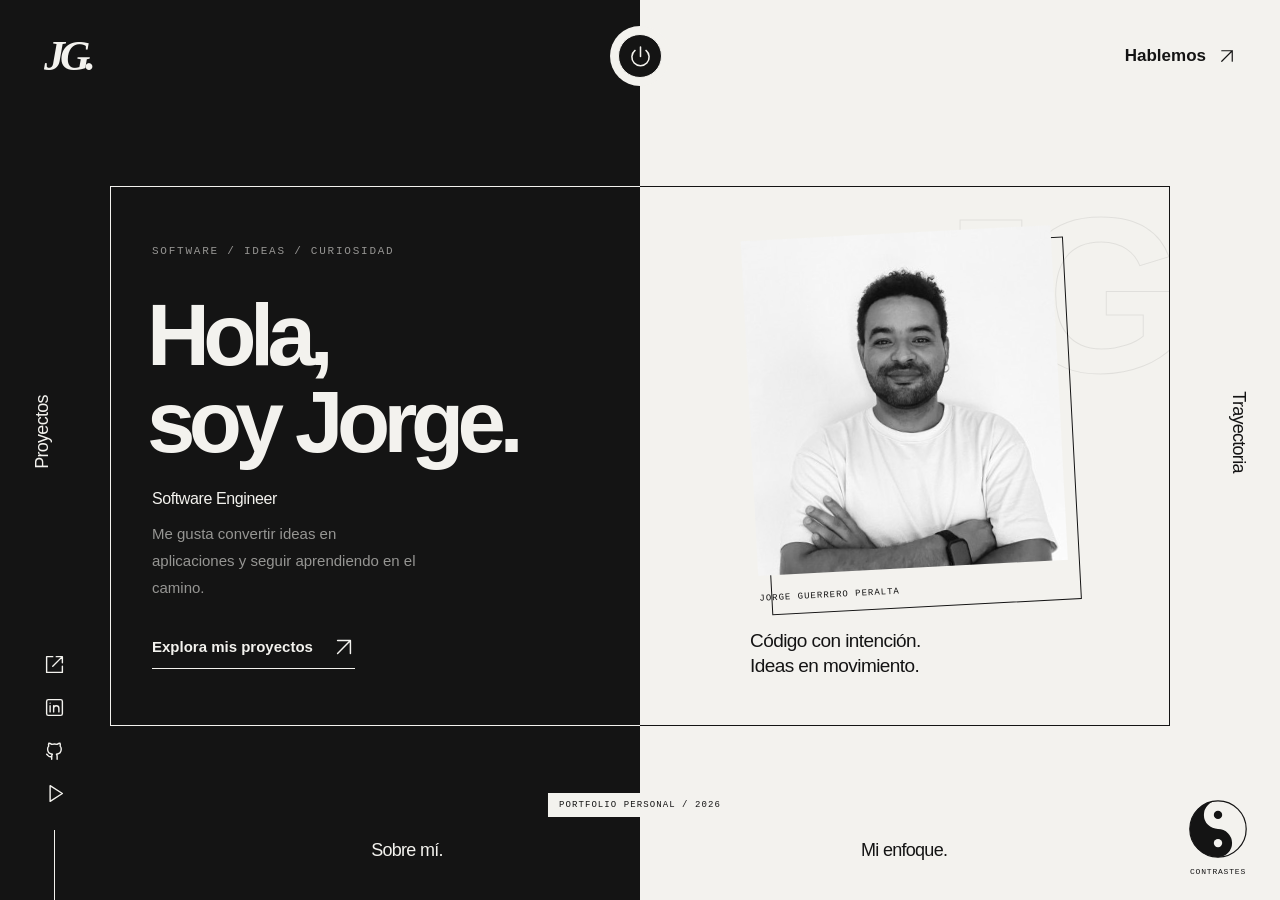
==== commit a1207a06: "Update portfolio" ====
--- a/index.html
+++ b/index.html
@@ -1 +1 @@
-<!DOCTYPE html><html lang="es"><head><meta charset="utf-8"><meta name="viewport" content="width=device-width, initial-scale=1"><meta name="description" content="Software Engineer. Experiencia en iOS, Android, arquitectura móvil y calidad de software. Proyectos y trayectoria de Jorge Guerrero Peralta."><meta name="author" content="Jorge Guerrero Peralta"><meta name="color-scheme" content="light dark"><title>Jorge Guerrero Peralta — Software &amp; ideas</title><link rel="icon" href="/favicon.ico"><link rel="stylesheet" href="/css/portfolio.css"><script src="/js/portfolio.js" defer></script></head><body class="home-page"><a class="skip-link" href="#main">Saltar al contenido</a><header class="site-header"><a class="wordmark" href="/" aria-label="Jorge Guerrero Peralta, inicio">JG.</a><a class="home-link" href="/" aria-label="Volver al inicio"><svg class="icon" width="23" height="23" viewBox="0 0 24 24" fill="none" stroke="currentColor" stroke-width="1.6" stroke-linecap="round" stroke-linejoin="round" aria-hidden="true" focusable="false"><path d="M12 2v10M6.3 5.7a9 9 0 1 0 11.4 0"></path></svg></a><a class="header-contact" href="https://es.linkedin.com/in/jguerrerope" target="_blank" rel="noopener noreferrer"><span>Hablemos</span><svg class="icon" width="18" height="18" viewBox="0 0 24 24" fill="none" stroke="currentColor" stroke-width="1.6" stroke-linecap="round" stroke-linejoin="round" aria-hidden="true" focusable="false"><path d="M5 19 19 5M5 5h14v14"></path></svg></a><details class="mobile-menu"><summary>Menú</summary><nav aria-label="Navegación móvil"><a href="/projects/">Proyectos</a><a href="/experience/">Trayectoria</a><a href="/about/">Sobre mí</a><a href="/about/#skills">Mi enfoque</a><a href="https://es.linkedin.com/in/jguerrerope" target="_blank" rel="noopener noreferrer">Hablemos ↗</a></nav></details></header><nav class="orbit-navigation" aria-label="Navegación principal"><a class="orbit orbit-work" href="/projects/">Proyectos</a><a class="orbit orbit-experience" href="/experience/">Trayectoria</a><a class="orbit orbit-about" href="/about/">Sobre mí.</a><a class="orbit orbit-skills" href="/about/#skills">Mi enfoque.</a></nav><main id="main" tabindex="-1"><section class="intro-frame page-enter" aria-labelledby="intro-title"><div class="intro-copy"><p class="eyebrow">Software / ideas / curiosidad</p><h1 id="intro-title">Hola,<br>soy Jorge.</h1><p class="intro-role">Software Engineer</p><p class="intro-description">Me gusta convertir ideas en aplicaciones y seguir aprendiendo en el camino.</p><a class="text-link intro-link" href="/projects/"><span>Explora mis proyectos</span><svg class="icon" width="22" height="22" viewBox="0 0 24 24" fill="none" stroke="currentColor" stroke-width="1.6" stroke-linecap="round" stroke-linejoin="round" aria-hidden="true" focusable="false"><path d="M5 19 19 5M5 5h14v14"></path></svg></a></div><div class="intro-portrait"><span class="portrait-ghost" aria-hidden="true">JG</span><figure class="portrait-frame"><img src="/img/profile.png" alt="Jorge Guerrero Peralta" width="256" height="256" fetchpriority="high"><figcaption>Jorge Guerrero Peralta</figcaption></figure><p class="portrait-caption">Código con intención.<br>Ideas en movimiento.</p></div></section><p class="home-edition">Portfolio personal / 2026</p></main><aside class="social-rail" aria-label="Encuéntrame en"><a href="https://twitter.com/jguerrerope" target="_blank" rel="noopener noreferrer" aria-label="Twitter" title="Twitter"><svg class="icon" width="21" height="21" viewBox="0 0 24 24" fill="none" stroke="currentColor" stroke-width="1.6" stroke-linecap="round" stroke-linejoin="round" aria-hidden="true" focusable="false"><path d="M14 3h7v7m0-7L10 14M10 3H3v18h18v-7"></path></svg></a><a href="https://es.linkedin.com/in/jguerrerope" target="_blank" rel="noopener noreferrer" aria-label="LinkedIn" title="LinkedIn"><svg class="icon" width="21" height="21" viewBox="0 0 24 24" fill="none" stroke="currentColor" stroke-width="1.6" stroke-linecap="round" stroke-linejoin="round" aria-hidden="true" focusable="false"><rect x="3" y="3" width="18" height="18" rx="2"></rect><path d="M7 10v7m4 0v-7m0 3a3 3 0 0 1 6 0v4"></path><circle cx="7" cy="7" r=".7" fill="currentColor" stroke="none"></circle></svg></a><a href="https://github.com/jguerrerope" target="_blank" rel="noopener noreferrer" aria-label="GitHub" title="GitHub"><svg class="icon" width="21" height="21" viewBox="0 0 24 24" fill="none" stroke="currentColor" stroke-width="1.6" stroke-linecap="round" stroke-linejoin="round" aria-hidden="true" focusable="false"><path d="M9 19c-4.3 1.3-4.3-2.2-6-2.7M15 22v-3.4a3 3 0 0 0-.8-2.3c2.7-.3 5.5-1.3 5.5-6a4.7 4.7 0 0 0-1.3-3.3 4.3 4.3 0 0 0-.1-3.3s-1-.3-3.4 1.3a11.6 11.6 0 0 0-6 0C6.5 3.4 5.5 3.7 5.5 3.7A4.3 4.3 0 0 0 5.4 7a4.7 4.7 0 0 0-1.3 3.3c0 4.7 2.8 5.7 5.5 6a3 3 0 0 0-.8 2.3V22"></path></svg></a><a href="https://play.google.com/store/apps/developer?id=jguerreropedev" target="_blank" rel="noopener noreferrer" aria-label="Play Store" title="Play Store"><svg class="icon" width="21" height="21" viewBox="0 0 24 24" fill="none" stroke="currentColor" stroke-width="1.6" stroke-linecap="round" stroke-linejoin="round" aria-hidden="true" focusable="false"><path d="m7 3 14 9-14 9V3Z"></path></svg></a><span class="social-line" aria-hidden="true"></span></aside><button class="contrast-toggle" type="button" data-contrast aria-label="Invertir contraste" aria-pressed="false"><svg class="balance" viewBox="0 0 100 100" aria-hidden="true" focusable="false"><circle cx="50" cy="50" r="47" fill="var(--paper)" stroke="var(--ink)" stroke-width="2"></circle><path d="M50 3a47 47 0 0 0 0 94 23.5 23.5 0 0 0 0-47 23.5 23.5 0 0 1 0-47Z" fill="var(--ink)"></path><circle cx="50" cy="26.5" r="7" fill="var(--ink)"></circle><circle cx="50" cy="73.5" r="7" fill="var(--paper)"></circle></svg><span>Contrastes</span></button></body></html>+<!DOCTYPE html><html lang="es"><head><meta charset="utf-8"><meta name="viewport" content="width=device-width, initial-scale=1"><meta name="description" content="Software Engineer. Experiencia en iOS, Android, arquitectura móvil y calidad de software. Proyectos y trayectoria de Jorge Guerrero Peralta."><meta name="author" content="Jorge Guerrero Peralta"><meta name="color-scheme" content="light dark"><title>Jorge Guerrero Peralta — Software &amp; ideas</title><link rel="icon" href="/favicon.ico"><link rel="stylesheet" href="/css/portfolio.css"><script src="/js/portfolio.js" defer></script></head><body class="home-page"><a class="skip-link" href="#main">Saltar al contenido</a><header class="site-header"><a class="wordmark" href="/" aria-label="Jorge Guerrero Peralta, inicio">JG.</a><a class="home-link" href="/" aria-label="Volver al inicio"><svg class="icon" width="23" height="23" viewBox="0 0 24 24" fill="none" stroke="currentColor" stroke-width="1.6" stroke-linecap="round" stroke-linejoin="round" aria-hidden="true" focusable="false"><path d="M12 2v10M6.3 5.7a9 9 0 1 0 11.4 0"></path></svg></a><a class="header-contact" href="https://es.linkedin.com/in/jguerrerope" target="_blank" rel="noopener noreferrer"><span>Hablemos</span><svg class="icon" width="18" height="18" viewBox="0 0 24 24" fill="none" stroke="currentColor" stroke-width="1.6" stroke-linecap="round" stroke-linejoin="round" aria-hidden="true" focusable="false"><path d="M5 19 19 5M5 5h14v14"></path></svg></a><details class="mobile-menu"><summary>Menú</summary><nav aria-label="Navegación móvil"><a href="/projects/">Proyectos</a><a href="/experience/">Trayectoria</a><a href="/about/">Sobre mí</a><a href="/about/#skills">Mi enfoque</a><a href="https://es.linkedin.com/in/jguerrerope" target="_blank" rel="noopener noreferrer">Hablemos ↗</a></nav></details></header><nav class="orbit-navigation" aria-label="Navegación principal"><a class="orbit orbit-work" href="/projects/">Proyectos</a><a class="orbit orbit-experience" href="/experience/">Trayectoria</a><a class="orbit orbit-about" href="/about/">Sobre mí.</a><a class="orbit orbit-skills" href="/about/#skills">Mi enfoque.</a></nav><main id="main" tabindex="-1"><section class="intro-frame page-enter" aria-labelledby="intro-title"><div class="intro-copy"><p class="eyebrow">Software / ideas / curiosidad</p><h1 id="intro-title">Hola,<br>soy Jorge.</h1><p class="intro-role">Software Engineer</p><p class="intro-description">Me gusta convertir ideas en aplicaciones y seguir aprendiendo en el camino.</p><a class="text-link intro-link" href="/projects/"><span>Explora mis proyectos</span><svg class="icon" width="22" height="22" viewBox="0 0 24 24" fill="none" stroke="currentColor" stroke-width="1.6" stroke-linecap="round" stroke-linejoin="round" aria-hidden="true" focusable="false"><path d="M5 19 19 5M5 5h14v14"></path></svg></a></div><div class="intro-portrait"><span class="portrait-ghost" aria-hidden="true">JG</span><figure class="portrait-frame"><img src="/img/profile.jpg" alt="Jorge Guerrero Peralta" width="400" height="400" fetchpriority="high"><figcaption>Jorge Guerrero Peralta</figcaption></figure><p class="portrait-caption">Código con intención.<br>Ideas en movimiento.</p></div></section><p class="home-edition">Portfolio personal / 2026</p></main><aside class="social-rail" aria-label="Encuéntrame en"><a href="https://twitter.com/jguerrerope" target="_blank" rel="noopener noreferrer" aria-label="Twitter" title="Twitter"><svg class="icon" width="21" height="21" viewBox="0 0 24 24" fill="none" stroke="currentColor" stroke-width="1.6" stroke-linecap="round" stroke-linejoin="round" aria-hidden="true" focusable="false"><path d="M14 3h7v7m0-7L10 14M10 3H3v18h18v-7"></path></svg></a><a href="https://es.linkedin.com/in/jguerrerope" target="_blank" rel="noopener noreferrer" aria-label="LinkedIn" title="LinkedIn"><svg class="icon" width="21" height="21" viewBox="0 0 24 24" fill="none" stroke="currentColor" stroke-width="1.6" stroke-linecap="round" stroke-linejoin="round" aria-hidden="true" focusable="false"><rect x="3" y="3" width="18" height="18" rx="2"></rect><path d="M7 10v7m4 0v-7m0 3a3 3 0 0 1 6 0v4"></path><circle cx="7" cy="7" r=".7" fill="currentColor" stroke="none"></circle></svg></a><a href="https://github.com/jguerrerope" target="_blank" rel="noopener noreferrer" aria-label="GitHub" title="GitHub"><svg class="icon" width="21" height="21" viewBox="0 0 24 24" fill="none" stroke="currentColor" stroke-width="1.6" stroke-linecap="round" stroke-linejoin="round" aria-hidden="true" focusable="false"><path d="M9 19c-4.3 1.3-4.3-2.2-6-2.7M15 22v-3.4a3 3 0 0 0-.8-2.3c2.7-.3 5.5-1.3 5.5-6a4.7 4.7 0 0 0-1.3-3.3 4.3 4.3 0 0 0-.1-3.3s-1-.3-3.4 1.3a11.6 11.6 0 0 0-6 0C6.5 3.4 5.5 3.7 5.5 3.7A4.3 4.3 0 0 0 5.4 7a4.7 4.7 0 0 0-1.3 3.3c0 4.7 2.8 5.7 5.5 6a3 3 0 0 0-.8 2.3V22"></path></svg></a><a href="https://play.google.com/store/apps/developer?id=jguerreropedev" target="_blank" rel="noopener noreferrer" aria-label="Play Store" title="Play Store"><svg class="icon" width="21" height="21" viewBox="0 0 24 24" fill="none" stroke="currentColor" stroke-width="1.6" stroke-linecap="round" stroke-linejoin="round" aria-hidden="true" focusable="false"><path d="m7 3 14 9-14 9V3Z"></path></svg></a><span class="social-line" aria-hidden="true"></span></aside><button class="contrast-toggle" type="button" data-contrast aria-label="Invertir contraste" aria-pressed="false"><svg class="balance" viewBox="0 0 100 100" aria-hidden="true" focusable="false"><circle cx="50" cy="50" r="47" fill="var(--paper)" stroke="var(--ink)" stroke-width="2"></circle><path d="M50 3a47 47 0 0 0 0 94 23.5 23.5 0 0 0 0-47 23.5 23.5 0 0 1 0-47Z" fill="var(--ink)"></path><circle cx="50" cy="26.5" r="7" fill="var(--ink)"></circle><circle cx="50" cy="73.5" r="7" fill="var(--paper)"></circle></svg><span>Contrastes</span></button></body></html>
--- a/css/portfolio.css
+++ b/css/portfolio.css
@@ -1257,7 +1257,7 @@
   border-radius:16px;
   flex-shrink:0;
 }
-.collaboration-heading h3 {
+.collaboration-heading h2 {
   font-size:27px;
   font-weight:500;
   letter-spacing:-.045em;
@@ -1308,7 +1308,7 @@
 .other-collaborations {
   margin-top:45px;
 }
-.other-collaborations h3 {
+.other-collaborations h2 {
   font-size:15px;
   font-weight:500;
   margin-bottom:22px;
@@ -1351,7 +1351,7 @@
   .collaboration-heading {
     gap:18px;
   }
-  .collaboration-heading h3 {
+  .collaboration-heading h2 {
     font-size:26px;
   }
   .other-collaborations li {
@@ -1368,3 +1368,28 @@
     margin-top:65px;
   }
 }
+
+/* A single project collection, with discreet attribution labels. */
+.project-labels {
+  display:flex;
+  align-items:center;
+  flex-wrap:wrap;
+  gap:10px;
+  margin-top:13px;
+}
+.project-kind {
+  border:1px solid color-mix(in srgb, var(--ink) 28%, transparent);
+  padding:5px 8px;
+  font-family:var(--mono);
+  font-size:9px;
+  line-height:1.4;
+}
+.project-platform {
+  font-size:11px;
+  opacity:.75;
+}
+.collaboration-stores .detail-button {
+  border-bottom:1px solid currentColor;
+  font-size:12px;
+  padding:5px 0;
+}
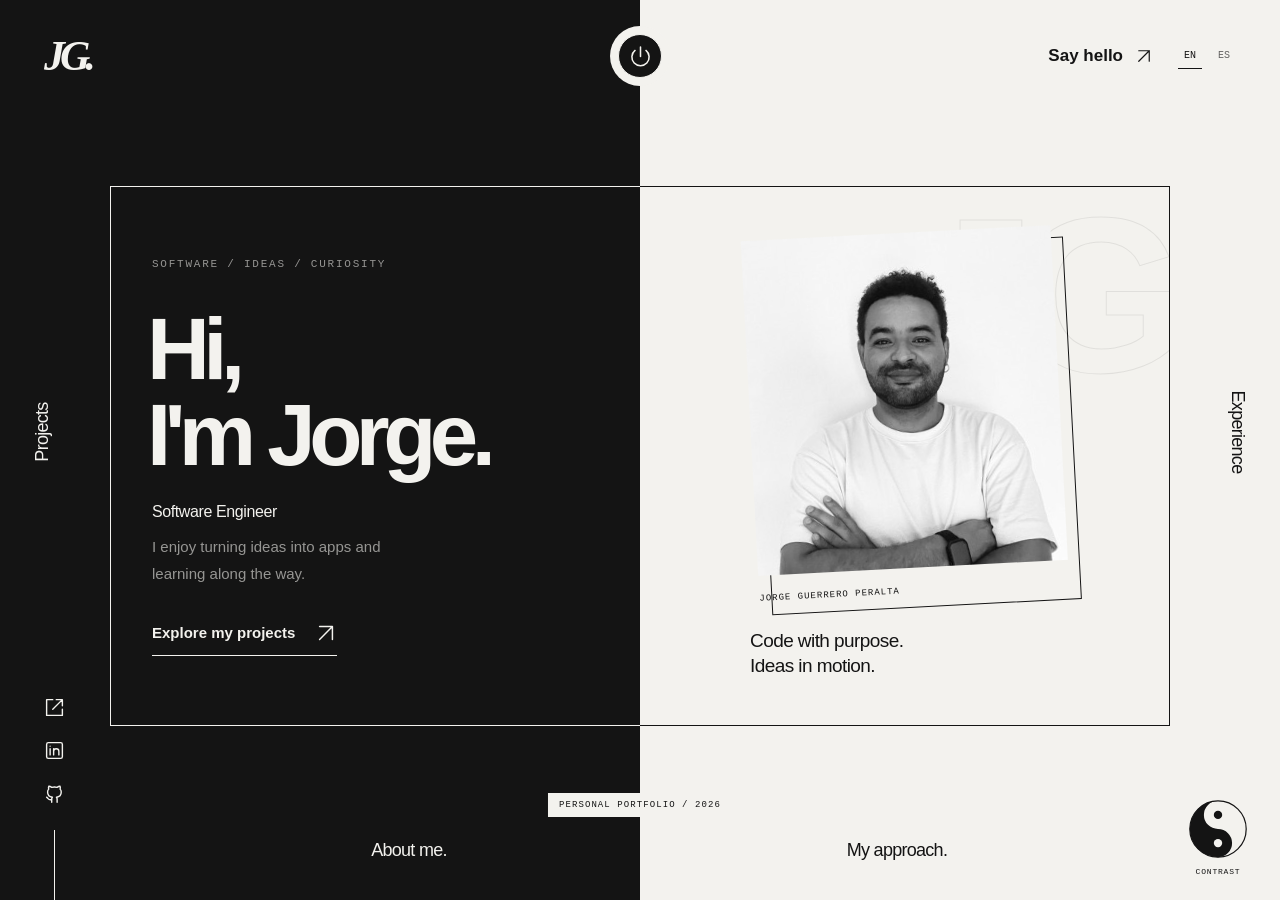
==== commit 3684c80d: "Update portfolio" ====
--- a/index.html
+++ b/index.html
@@ -1 +1 @@
-<!DOCTYPE html><html lang="es"><head><meta charset="utf-8"><meta name="viewport" content="width=device-width, initial-scale=1"><meta name="description" content="Software Engineer. Experiencia en iOS, Android, arquitectura móvil y calidad de software. Proyectos y trayectoria de Jorge Guerrero Peralta."><meta name="author" content="Jorge Guerrero Peralta"><meta name="color-scheme" content="light dark"><title>Jorge Guerrero Peralta — Software &amp; ideas</title><link rel="icon" href="/favicon.ico"><link rel="stylesheet" href="/css/portfolio.css"><script src="/js/portfolio.js" defer></script></head><body class="home-page"><a class="skip-link" href="#main">Saltar al contenido</a><header class="site-header"><a class="wordmark" href="/" aria-label="Jorge Guerrero Peralta, inicio">JG.</a><a class="home-link" href="/" aria-label="Volver al inicio"><svg class="icon" width="23" height="23" viewBox="0 0 24 24" fill="none" stroke="currentColor" stroke-width="1.6" stroke-linecap="round" stroke-linejoin="round" aria-hidden="true" focusable="false"><path d="M12 2v10M6.3 5.7a9 9 0 1 0 11.4 0"></path></svg></a><a class="header-contact" href="https://es.linkedin.com/in/jguerrerope" target="_blank" rel="noopener noreferrer"><span>Hablemos</span><svg class="icon" width="18" height="18" viewBox="0 0 24 24" fill="none" stroke="currentColor" stroke-width="1.6" stroke-linecap="round" stroke-linejoin="round" aria-hidden="true" focusable="false"><path d="M5 19 19 5M5 5h14v14"></path></svg></a><details class="mobile-menu"><summary>Menú</summary><nav aria-label="Navegación móvil"><a href="/projects/">Proyectos</a><a href="/experience/">Trayectoria</a><a href="/about/">Sobre mí</a><a href="/about/#skills">Mi enfoque</a><a href="https://es.linkedin.com/in/jguerrerope" target="_blank" rel="noopener noreferrer">Hablemos ↗</a></nav></details></header><nav class="orbit-navigation" aria-label="Navegación principal"><a class="orbit orbit-work" href="/projects/">Proyectos</a><a class="orbit orbit-experience" href="/experience/">Trayectoria</a><a class="orbit orbit-about" href="/about/">Sobre mí.</a><a class="orbit orbit-skills" href="/about/#skills">Mi enfoque.</a></nav><main id="main" tabindex="-1"><section class="intro-frame page-enter" aria-labelledby="intro-title"><div class="intro-copy"><p class="eyebrow">Software / ideas / curiosidad</p><h1 id="intro-title">Hola,<br>soy Jorge.</h1><p class="intro-role">Software Engineer</p><p class="intro-description">Me gusta convertir ideas en aplicaciones y seguir aprendiendo en el camino.</p><a class="text-link intro-link" href="/projects/"><span>Explora mis proyectos</span><svg class="icon" width="22" height="22" viewBox="0 0 24 24" fill="none" stroke="currentColor" stroke-width="1.6" stroke-linecap="round" stroke-linejoin="round" aria-hidden="true" focusable="false"><path d="M5 19 19 5M5 5h14v14"></path></svg></a></div><div class="intro-portrait"><span class="portrait-ghost" aria-hidden="true">JG</span><figure class="portrait-frame"><img src="/img/profile.jpg" alt="Jorge Guerrero Peralta" width="400" height="400" fetchpriority="high"><figcaption>Jorge Guerrero Peralta</figcaption></figure><p class="portrait-caption">Código con intención.<br>Ideas en movimiento.</p></div></section><p class="home-edition">Portfolio personal / 2026</p></main><aside class="social-rail" aria-label="Encuéntrame en"><a href="https://twitter.com/jguerrerope" target="_blank" rel="noopener noreferrer" aria-label="Twitter" title="Twitter"><svg class="icon" width="21" height="21" viewBox="0 0 24 24" fill="none" stroke="currentColor" stroke-width="1.6" stroke-linecap="round" stroke-linejoin="round" aria-hidden="true" focusable="false"><path d="M14 3h7v7m0-7L10 14M10 3H3v18h18v-7"></path></svg></a><a href="https://es.linkedin.com/in/jguerrerope" target="_blank" rel="noopener noreferrer" aria-label="LinkedIn" title="LinkedIn"><svg class="icon" width="21" height="21" viewBox="0 0 24 24" fill="none" stroke="currentColor" stroke-width="1.6" stroke-linecap="round" stroke-linejoin="round" aria-hidden="true" focusable="false"><rect x="3" y="3" width="18" height="18" rx="2"></rect><path d="M7 10v7m4 0v-7m0 3a3 3 0 0 1 6 0v4"></path><circle cx="7" cy="7" r=".7" fill="currentColor" stroke="none"></circle></svg></a><a href="https://github.com/jguerrerope" target="_blank" rel="noopener noreferrer" aria-label="GitHub" title="GitHub"><svg class="icon" width="21" height="21" viewBox="0 0 24 24" fill="none" stroke="currentColor" stroke-width="1.6" stroke-linecap="round" stroke-linejoin="round" aria-hidden="true" focusable="false"><path d="M9 19c-4.3 1.3-4.3-2.2-6-2.7M15 22v-3.4a3 3 0 0 0-.8-2.3c2.7-.3 5.5-1.3 5.5-6a4.7 4.7 0 0 0-1.3-3.3 4.3 4.3 0 0 0-.1-3.3s-1-.3-3.4 1.3a11.6 11.6 0 0 0-6 0C6.5 3.4 5.5 3.7 5.5 3.7A4.3 4.3 0 0 0 5.4 7a4.7 4.7 0 0 0-1.3 3.3c0 4.7 2.8 5.7 5.5 6a3 3 0 0 0-.8 2.3V22"></path></svg></a><a href="https://play.google.com/store/apps/developer?id=jguerreropedev" target="_blank" rel="noopener noreferrer" aria-label="Play Store" title="Play Store"><svg class="icon" width="21" height="21" viewBox="0 0 24 24" fill="none" stroke="currentColor" stroke-width="1.6" stroke-linecap="round" stroke-linejoin="round" aria-hidden="true" focusable="false"><path d="m7 3 14 9-14 9V3Z"></path></svg></a><span class="social-line" aria-hidden="true"></span></aside><button class="contrast-toggle" type="button" data-contrast aria-label="Invertir contraste" aria-pressed="false"><svg class="balance" viewBox="0 0 100 100" aria-hidden="true" focusable="false"><circle cx="50" cy="50" r="47" fill="var(--paper)" stroke="var(--ink)" stroke-width="2"></circle><path d="M50 3a47 47 0 0 0 0 94 23.5 23.5 0 0 0 0-47 23.5 23.5 0 0 1 0-47Z" fill="var(--ink)"></path><circle cx="50" cy="26.5" r="7" fill="var(--ink)"></circle><circle cx="50" cy="73.5" r="7" fill="var(--paper)"></circle></svg><span>Contrastes</span></button></body></html>+<!DOCTYPE html><html lang="en"><head><meta charset="utf-8"><meta name="viewport" content="width=device-width, initial-scale=1"><meta name="description" content="Software Engineer with experience in iOS, Android, mobile architecture and software quality. Projects and professional experience of Jorge Guerrero Peralta."><meta name="author" content="Jorge Guerrero Peralta"><meta name="color-scheme" content="light dark"><title>Software &amp; ideas — Jorge Guerrero Peralta</title><link rel="canonical" href="https://jguerrerope.dev/"><link rel="alternate" hreflang="en" href="https://jguerrerope.dev/"><link rel="alternate" hreflang="es" href="https://jguerrerope.dev/es/"><link rel="alternate" hreflang="x-default" href="https://jguerrerope.dev/"><link rel="icon" href="/favicon.ico"><link rel="stylesheet" href="/css/portfolio.css"><script src="/js/portfolio.js" defer></script></head><body class="home-page"><a class="skip-link" href="#main">Skip to content</a><header class="site-header"><a class="wordmark" href="/" aria-label="Jorge Guerrero Peralta, Back to home">JG.</a><a class="home-link" href="/" aria-label="Back to home"><svg class="icon" width="23" height="23" viewBox="0 0 24 24" fill="none" stroke="currentColor" stroke-width="1.6" stroke-linecap="round" stroke-linejoin="round" aria-hidden="true" focusable="false"><path d="M12 2v10M6.3 5.7a9 9 0 1 0 11.4 0"></path></svg></a><div class="header-actions"><a class="header-contact" href="https://es.linkedin.com/in/jguerrerope" target="_blank" rel="noopener noreferrer"><span>Say hello</span><svg class="icon" width="18" height="18" viewBox="0 0 24 24" fill="none" stroke="currentColor" stroke-width="1.6" stroke-linecap="round" stroke-linejoin="round" aria-hidden="true" focusable="false"><path d="M5 19 19 5M5 5h14v14"></path></svg></a><nav class="language-switch" aria-label="Language"><a href="/" hreflang="en" lang="en" aria-current="page" title="English">EN</a><a href="/es/" hreflang="es" lang="es" title="Español">ES</a></nav><details class="mobile-menu"><summary>Menu</summary><nav aria-label="Mobile navigation"><a href="/projects/">Projects</a><a href="/experience/">Experience</a><a href="/about/">About me</a><a href="/about/#skills">My approach</a><a href="https://es.linkedin.com/in/jguerrerope" target="_blank" rel="noopener noreferrer">Say hello ↗</a></nav></details></div></header><nav class="orbit-navigation" aria-label="Main navigation"><a class="orbit orbit-work" href="/projects/">Projects</a><a class="orbit orbit-experience" href="/experience/">Experience</a><a class="orbit orbit-about" href="/about/">About me.</a><a class="orbit orbit-skills" href="/about/#skills">My approach.</a></nav><main id="main" tabindex="-1"><section class="intro-frame page-enter" aria-labelledby="intro-title"><div class="intro-copy"><p class="eyebrow">Software / ideas / curiosity</p><h1 id="intro-title">Hi,<br>I'm Jorge.</h1><p class="intro-role">Software Engineer</p><p class="intro-description">I enjoy turning ideas into apps and learning along the way.</p><a class="text-link intro-link" href="/projects/"><span>Explore my projects</span><svg class="icon" width="22" height="22" viewBox="0 0 24 24" fill="none" stroke="currentColor" stroke-width="1.6" stroke-linecap="round" stroke-linejoin="round" aria-hidden="true" focusable="false"><path d="M5 19 19 5M5 5h14v14"></path></svg></a></div><div class="intro-portrait"><span class="portrait-ghost" aria-hidden="true">JG</span><figure class="portrait-frame"><img src="/img/profile.jpg" alt="Jorge Guerrero Peralta" width="400" height="400" fetchpriority="high"><figcaption>Jorge Guerrero Peralta</figcaption></figure><p class="portrait-caption">Code with purpose.<br>Ideas in motion.</p></div></section><p class="home-edition">Personal portfolio / 2026</p></main><aside class="social-rail" aria-label="Find me on"><a href="https://twitter.com/jguerrerope" target="_blank" rel="noopener noreferrer" aria-label="Twitter" title="Twitter"><svg class="icon" width="21" height="21" viewBox="0 0 24 24" fill="none" stroke="currentColor" stroke-width="1.6" stroke-linecap="round" stroke-linejoin="round" aria-hidden="true" focusable="false"><path d="M14 3h7v7m0-7L10 14M10 3H3v18h18v-7"></path></svg></a><a href="https://es.linkedin.com/in/jguerrerope" target="_blank" rel="noopener noreferrer" aria-label="LinkedIn" title="LinkedIn"><svg class="icon" width="21" height="21" viewBox="0 0 24 24" fill="none" stroke="currentColor" stroke-width="1.6" stroke-linecap="round" stroke-linejoin="round" aria-hidden="true" focusable="false"><rect x="3" y="3" width="18" height="18" rx="2"></rect><path d="M7 10v7m4 0v-7m0 3a3 3 0 0 1 6 0v4"></path><circle cx="7" cy="7" r=".7" fill="currentColor" stroke="none"></circle></svg></a><a href="https://github.com/jguerrerope" target="_blank" rel="noopener noreferrer" aria-label="GitHub" title="GitHub"><svg class="icon" width="21" height="21" viewBox="0 0 24 24" fill="none" stroke="currentColor" stroke-width="1.6" stroke-linecap="round" stroke-linejoin="round" aria-hidden="true" focusable="false"><path d="M9 19c-4.3 1.3-4.3-2.2-6-2.7M15 22v-3.4a3 3 0 0 0-.8-2.3c2.7-.3 5.5-1.3 5.5-6a4.7 4.7 0 0 0-1.3-3.3 4.3 4.3 0 0 0-.1-3.3s-1-.3-3.4 1.3a11.6 11.6 0 0 0-6 0C6.5 3.4 5.5 3.7 5.5 3.7A4.3 4.3 0 0 0 5.4 7a4.7 4.7 0 0 0-1.3 3.3c0 4.7 2.8 5.7 5.5 6a3 3 0 0 0-.8 2.3V22"></path></svg></a><span class="social-line" aria-hidden="true"></span></aside><button class="contrast-toggle" type="button" data-contrast aria-label="Invert contrast" aria-pressed="false"><svg class="balance" viewBox="0 0 100 100" aria-hidden="true" focusable="false"><circle cx="50" cy="50" r="47" fill="var(--paper)" stroke="var(--ink)" stroke-width="2"></circle><path d="M50 3a47 47 0 0 0 0 94 23.5 23.5 0 0 0 0-47 23.5 23.5 0 0 1 0-47Z" fill="var(--ink)"></path><circle cx="50" cy="26.5" r="7" fill="var(--ink)"></circle><circle cx="50" cy="73.5" r="7" fill="var(--paper)"></circle></svg><span>Contrast</span></button></body></html>
--- a/css/portfolio.css
+++ b/css/portfolio.css
@@ -1393,3 +1393,36 @@
   font-size:12px;
   padding:5px 0;
 }
+
+/* Keep language selection visible on desktop and mobile. */
+.header-actions {
+  display:flex;
+  align-items:center;
+  gap:25px;
+}
+.language-switch {
+  display:flex;
+  align-items:center;
+  gap:10px;
+  font-family:var(--mono);
+  font-size:10px;
+}
+.language-switch a {
+  min-width:24px;
+  text-align:center;
+  padding:7px 0;
+  border-bottom:1px solid transparent;
+  opacity:.65;
+}
+.language-switch a[aria-current],.language-switch a:hover {
+  opacity:1;
+  border-bottom-color:currentColor;
+}
+@media(max-width:760px) {
+  .header-actions {
+    gap:18px;
+  }
+  .home-page .language-switch {
+    color:var(--paper);
+  }
+}
